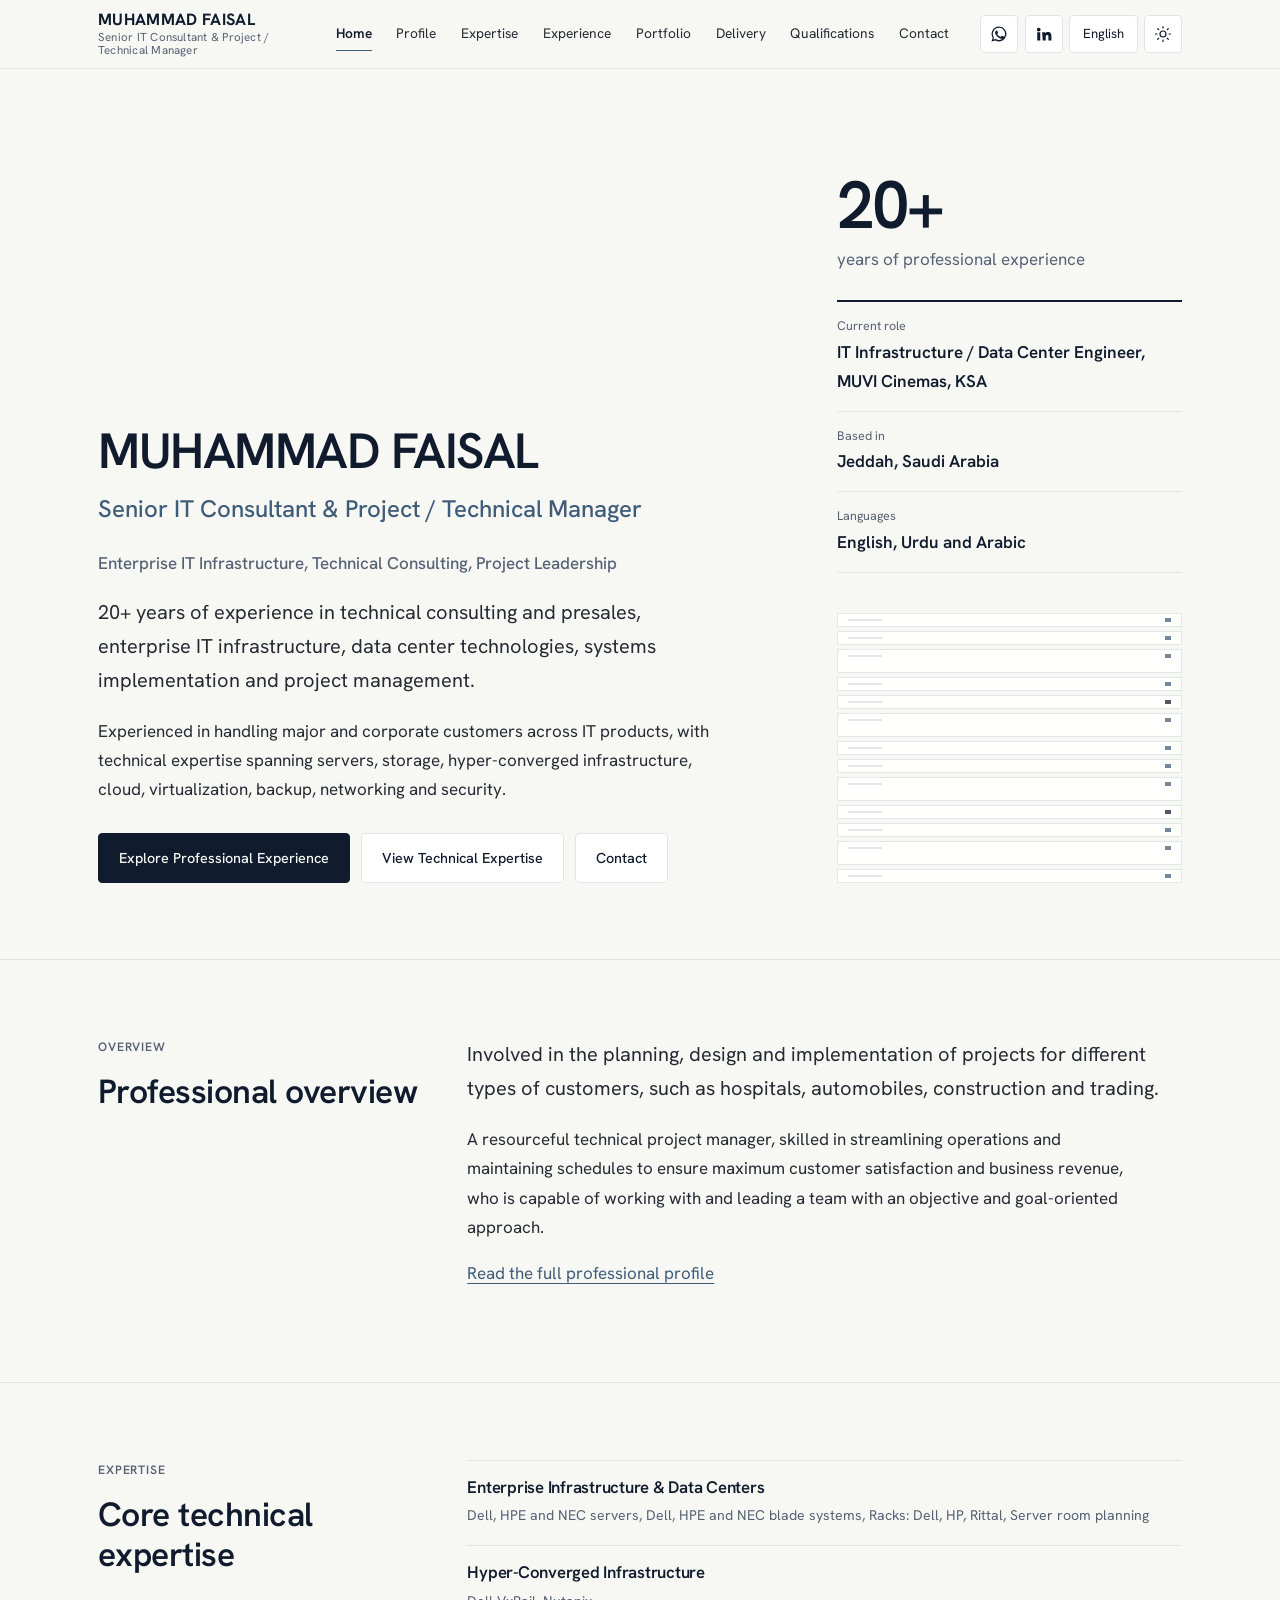
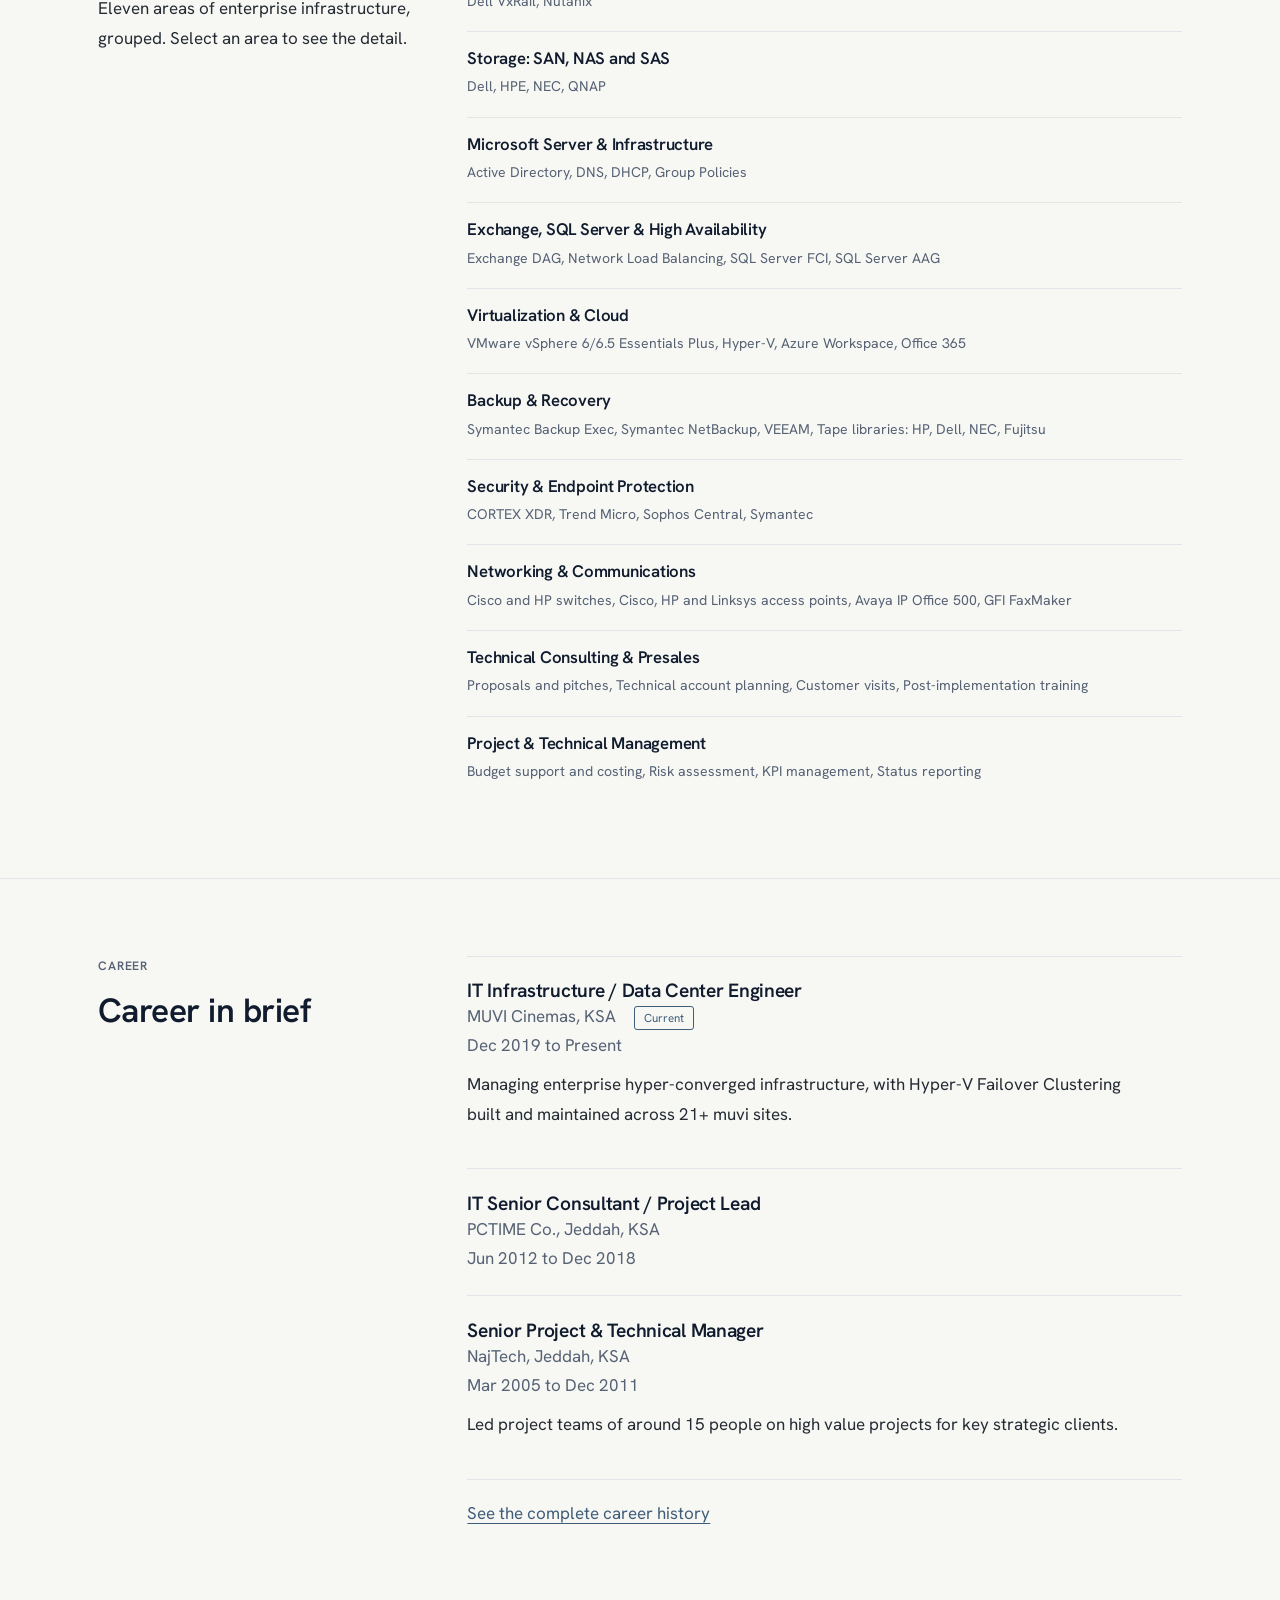
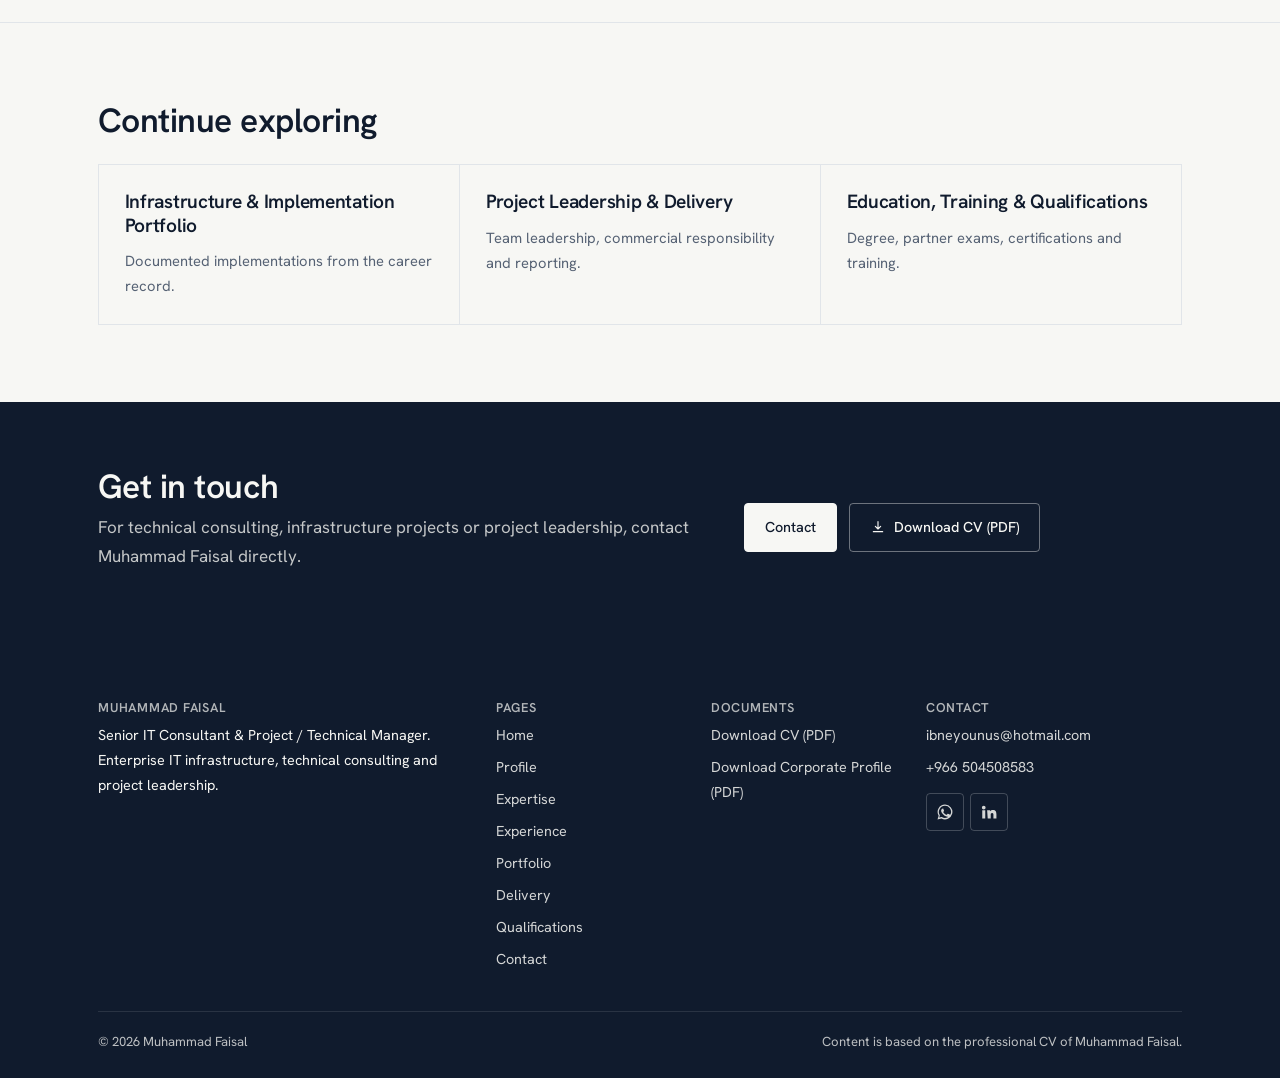
==== index.html @ bbf6e43d "Add files via upload" ====
<!DOCTYPE html>
<html lang="en" dir="ltr" data-theme="light">
<head>
<meta charset="utf-8">
<meta name="viewport" content="width=device-width, initial-scale=1">
<title data-i18n="meta.home.t">Muhammad Faisal | Senior IT Consultant &amp; Project / Technical Manager</title>
<meta name="description" content="Muhammad Faisal is a Senior IT Consultant and Project / Technical Manager with 20+ years of experience in enterprise IT infrastructure, technical consulting, presales and project leadership." data-i18n-attr="content:meta.home.d">
<meta name="author" content="Muhammad Faisal">
<meta name="theme-color" content="#101B2D">
<link rel="canonical" href="https://www.example.com/">
<meta property="og:type" content="website">
<meta property="og:title" content="Muhammad Faisal | Senior IT Consultant &amp; Project / Technical Manager">
<meta property="og:description" content="Muhammad Faisal is a Senior IT Consultant and Project / Technical Manager with 20+ years of experience in enterprise IT infrastructure, technical consulting, presales and project leadership.">
<meta property="og:url" content="https://www.example.com/">
<meta property="og:image" content="https://www.example.com/assets/img/og-image.png">
<meta name="twitter:card" content="summary_large_image">
<link rel="icon" href="assets/img/favicon.svg" type="image/svg+xml">
<link rel="preconnect" href="https://fonts.googleapis.com"><link rel="preconnect" href="https://fonts.gstatic.com" crossorigin>
<link rel="stylesheet" href="https://fonts.googleapis.com/css2?family=Hanken+Grotesk:wght@400;500;600;700&display=swap">
<link rel="stylesheet" href="css/style.css">
<script>(function(){try{var t=localStorage.getItem("theme");if(!t){t=matchMedia("(prefers-color-scheme: dark)").matches?"dark":"light"}document.documentElement.setAttribute("data-theme",t)}catch(e){}})();</script>
<script type="application/ld+json">{"@context":"https://schema.org","@type":"Person","name":"Muhammad Faisal","jobTitle":"Senior IT Consultant & Project / Technical Manager","email":"mailto:ibneyounus@hotmail.com","telephone":"+966504508583","address":{"@type":"PostalAddress","addressLocality":"Jeddah","addressCountry":"SA"},"knowsLanguage":["English","Urdu","Arabic"]}</script>
</head>
<body>
<a class="skip" href="#main" data-i18n="a11y.skip">Skip to main content</a>
<header class="site-header"><div class="wrap bar">
<a class="brand" href="index.html" aria-label="Muhammad Faisal, home"><b>MUHAMMAD FAISAL</b><span data-i18n="brand.sub">Senior IT Consultant &amp; Project / Technical Manager</span></a>
<nav class="nav" id="nav" data-i18n-attr="aria-label:a11y.nav" aria-label="Primary navigation"><a href="index.html" aria-current="page" data-i18n="nav.home">Home</a><a href="profile.html" data-i18n="nav.profile">Profile</a><a href="expertise.html" data-i18n="nav.expertise">Expertise</a><a href="experience.html" data-i18n="nav.experience">Experience</a><a href="portfolio.html" data-i18n="nav.portfolio">Portfolio</a><a href="leadership.html" data-i18n="nav.leadership">Delivery</a><a href="qualifications.html" data-i18n="nav.qualifications">Qualifications</a><a href="contact.html" data-i18n="nav.contact">Contact</a></nav>
<div class="tools">
<div class="socials head"><a class="ibtn" href="https://wa.me/966504508583?text=Hello%20Muhammad%2C%20I%20found%20your%20website." data-link="whatsapp" target="_blank" rel="noopener" data-i18n-attr="aria-label:a11y.wa" aria-label="Chat on WhatsApp"><svg class="fill" viewBox="0 0 24 24" aria-hidden="true"><path d="M12.04 2a9.9 9.9 0 0 0-8.5 14.9L2 22l5.25-1.4A9.9 9.9 0 1 0 12.04 2zm0 1.8a8.1 8.1 0 1 1-4.3 15l-.3-.2-3.1.8.85-3-.2-.32A8.1 8.1 0 0 1 12.04 3.8zM8.6 7.6c-.2 0-.5.1-.75.4-.25.3-1 1-1 2.4s1.05 2.8 1.2 3c.15.2 2.05 3.2 5 4.35 2.45.95 2.95.75 3.5.7.55-.05 1.75-.7 2-1.4.25-.7.25-1.3.17-1.4-.07-.12-.27-.2-.57-.35s-1.75-.87-2.02-.97c-.27-.1-.47-.15-.67.15-.2.3-.77.97-.94 1.17-.17.2-.35.22-.65.07-.3-.15-1.25-.46-2.4-1.47-.9-.8-1.5-1.77-1.67-2.07-.17-.3-.02-.46.13-.6.13-.13.3-.35.45-.52.15-.17.2-.3.3-.5.1-.2.05-.37-.02-.52-.07-.15-.67-1.65-.92-2.25-.24-.58-.5-.5-.67-.5z"/></svg></a><a class="ibtn" href="#" data-link="linkedin" target="_blank" rel="noopener" hidden data-i18n-attr="aria-label:a11y.in" aria-label="LinkedIn profile"><svg class="fill" viewBox="0 0 24 24" aria-hidden="true"><path d="M4.98 3.5a2.5 2.5 0 1 1 0 5 2.5 2.5 0 0 1 0-5zM3 9.75h4v11H3zM9.5 9.75h3.8v1.5h.05c.53-1 1.83-1.85 3.77-1.85 4 0 4.78 2.55 4.78 5.9v5.45h-4v-4.85c0-1.16-.02-2.65-1.7-2.65s-1.9 1.27-1.9 2.57v4.93h-4z"/></svg></a></div>
<div class="lang"><label class="sr-only" for="lang" data-i18n="a11y.lang">Language</label><select id="lang" name="lang"><option value="en">English</option><option value="ar">العربية</option><option value="ur">اردو</option><option value="fa">فارسی</option><option value="zh">中文</option><option value="ja">日本語</option><option value="ko">한국어</option></select></div>
<button class="ibtn theme" type="button" id="theme" data-i18n-attr="aria-label:a11y.theme" aria-label="Switch between light and dark mode"><svg class="sun" viewBox="0 0 24 24" aria-hidden="true"><circle cx="12" cy="12" r="4"/><path d="M12 2v2M12 20v2M4.9 4.9l1.4 1.4M17.7 17.7l1.4 1.4M2 12h2M20 12h2M4.9 19.1l1.4-1.4M17.7 6.3l1.4-1.4"/></svg><svg class="moon" viewBox="0 0 24 24" aria-hidden="true"><path d="M21 12.8A9 9 0 1 1 11.2 3a7 7 0 0 0 9.8 9.8z"/></svg></button>
<button class="ibtn menu-btn" type="button" id="menu" aria-controls="nav" aria-expanded="false" data-i18n-attr="aria-label:a11y.menu" aria-label="Open or close menu"><svg viewBox="0 0 24 24" aria-hidden="true"><path d="M4 7h16M4 12h16M4 17h16"/></svg></button>
</div></div></header>
<main id="main">

<section class="hero"><div class="wrap grid">
<div class="hero-copy">
<h1 style="margin-bottom:.5rem">MUHAMMAD FAISAL</h1>
<p class="role" data-i18n="home.role">Senior IT Consultant &amp; Project / Technical Manager</p>
<p data-i18n="home.areas" style="color:var(--muted);font-weight:500">Enterprise IT Infrastructure, Technical Consulting, Project Leadership</p>
<p class="lead" data-i18n="home.lead">20+ years of experience in technical consulting and presales, enterprise IT infrastructure, data center technologies, systems implementation and project management.</p>
<p data-i18n="home.lead2">Experienced in handling major and corporate customers across IT products, with technical expertise spanning servers, storage, hyper-converged infrastructure, cloud, virtualization, backup, networking and security.</p>
<div class="btns">
<a class="btn" href="experience.html" data-i18n="home.b1">Explore Professional Experience</a>
<a class="btn alt" href="expertise.html" data-i18n="home.b2">View Technical Expertise</a>
<a class="btn alt" href="contact.html" data-i18n="nav.contact">Contact</a>
</div></div>
<aside class="hero-aside" data-i18n-attr="aria-label:home.facts" aria-label="Key facts">
<div class="big" dir="ltr">20+</div><p data-i18n="home.years" style="color:var(--muted);margin:.4rem 0 1.6rem">years of professional experience</p>
<dl class="ledger">
<div><dt data-i18n="home.f1">Current role</dt><dd><span data-i18n="role.muvi">IT Infrastructure / Data Center Engineer</span>, MUVI Cinemas, KSA</dd></div>
<div><dt data-i18n="home.f2">Based in</dt><dd data-i18n="home.f2v">Jeddah, Saudi Arabia</dd></div>
<div><dt data-i18n="home.f3">Languages</dt><dd data-i18n="home.f3v">English, Urdu and Arabic</dd></div>
</dl>
<div class="rack" aria-hidden="true"><i></i><i></i><i></i><i></i><i></i><i></i><i></i><i></i><i></i><i></i><i></i><i></i><i></i></div>
</aside></div></section>

<section class="rule"><div class="wrap grid">
<div class="side"><p class="label" data-i18n="home.ov.l">Overview</p><h2 data-i18n="home.ov.h">Professional overview</h2></div>
<div class="main">
<p class="lead" data-i18n="home.ov.p1">Involved in the planning, design and implementation of projects for different types of customers, such as hospitals, automobiles, construction and trading.</p>
<p data-i18n="home.ov.p2">A resourceful technical project manager, skilled in streamlining operations and maintaining schedules to ensure maximum customer satisfaction and business revenue, who is capable of working with and leading a team with an objective and goal-oriented approach.</p>
<p><a href="profile.html" data-i18n="home.ov.more">Read the full professional profile</a></p>
</div></div></section>

<section class="rule"><div class="wrap grid">
<div class="side"><p class="label" data-i18n="home.ex.l">Expertise</p><h2 data-i18n="home.ex.h">Core technical expertise</h2>
<p data-i18n="home.ex.p">Eleven areas of enterprise infrastructure, grouped. Select an area to see the detail.</p></div>
<div class="main"><ul><li><a href="expertise.html#c1" style="display:block;padding:1rem 0;border-top:1px solid var(--line);text-decoration:none"><h3 style="margin:0 0 .2rem;font-size:1.05rem" data-i18n="cat.c1.t">Enterprise Infrastructure &amp; Data Centers</h3><span style="color:var(--muted);font-size:.88rem">Dell, HPE and NEC servers, Dell, HPE and NEC blade systems, Racks: Dell, HP, Rittal, Server room planning</span></a></li><li><a href="expertise.html#c2" style="display:block;padding:1rem 0;border-top:1px solid var(--line);text-decoration:none"><h3 style="margin:0 0 .2rem;font-size:1.05rem" data-i18n="cat.c2.t">Hyper-Converged Infrastructure</h3><span style="color:var(--muted);font-size:.88rem">Dell VxRail, Nutanix</span></a></li><li><a href="expertise.html#c3" style="display:block;padding:1rem 0;border-top:1px solid var(--line);text-decoration:none"><h3 style="margin:0 0 .2rem;font-size:1.05rem" data-i18n="cat.c3.t">Storage: SAN, NAS and SAS</h3><span style="color:var(--muted);font-size:.88rem">Dell, HPE, NEC, QNAP</span></a></li><li><a href="expertise.html#c4" style="display:block;padding:1rem 0;border-top:1px solid var(--line);text-decoration:none"><h3 style="margin:0 0 .2rem;font-size:1.05rem" data-i18n="cat.c4.t">Microsoft Server &amp; Infrastructure</h3><span style="color:var(--muted);font-size:.88rem">Active Directory, DNS, DHCP, Group Policies</span></a></li><li><a href="expertise.html#c5" style="display:block;padding:1rem 0;border-top:1px solid var(--line);text-decoration:none"><h3 style="margin:0 0 .2rem;font-size:1.05rem" data-i18n="cat.c5.t">Exchange, SQL Server &amp; High Availability</h3><span style="color:var(--muted);font-size:.88rem">Exchange DAG, Network Load Balancing, SQL Server FCI, SQL Server AAG</span></a></li><li><a href="expertise.html#c6" style="display:block;padding:1rem 0;border-top:1px solid var(--line);text-decoration:none"><h3 style="margin:0 0 .2rem;font-size:1.05rem" data-i18n="cat.c6.t">Virtualization &amp; Cloud</h3><span style="color:var(--muted);font-size:.88rem">VMware vSphere 6/6.5 Essentials Plus, Hyper-V, Azure Workspace, Office 365</span></a></li><li><a href="expertise.html#c7" style="display:block;padding:1rem 0;border-top:1px solid var(--line);text-decoration:none"><h3 style="margin:0 0 .2rem;font-size:1.05rem" data-i18n="cat.c7.t">Backup &amp; Recovery</h3><span style="color:var(--muted);font-size:.88rem">Symantec Backup Exec, Symantec NetBackup, VEEAM, Tape libraries: HP, Dell, NEC, Fujitsu</span></a></li><li><a href="expertise.html#c8" style="display:block;padding:1rem 0;border-top:1px solid var(--line);text-decoration:none"><h3 style="margin:0 0 .2rem;font-size:1.05rem" data-i18n="cat.c8.t">Security &amp; Endpoint Protection</h3><span style="color:var(--muted);font-size:.88rem">CORTEX XDR, Trend Micro, Sophos Central, Symantec</span></a></li><li><a href="expertise.html#c9" style="display:block;padding:1rem 0;border-top:1px solid var(--line);text-decoration:none"><h3 style="margin:0 0 .2rem;font-size:1.05rem" data-i18n="cat.c9.t">Networking &amp; Communications</h3><span style="color:var(--muted);font-size:.88rem">Cisco and HP switches, Cisco, HP and Linksys access points, Avaya IP Office 500, GFI FaxMaker</span></a></li><li><a href="expertise.html#c10" style="display:block;padding:1rem 0;border-top:1px solid var(--line);text-decoration:none"><h3 style="margin:0 0 .2rem;font-size:1.05rem" data-i18n="cat.c10.t">Technical Consulting &amp; Presales</h3><span style="color:var(--muted);font-size:.88rem">Proposals and pitches, Technical account planning, Customer visits, Post-implementation training</span></a></li><li><a href="expertise.html#c11" style="display:block;padding:1rem 0;border-top:1px solid var(--line);text-decoration:none"><h3 style="margin:0 0 .2rem;font-size:1.05rem" data-i18n="cat.c11.t">Project &amp; Technical Management</h3><span style="color:var(--muted);font-size:.88rem">Budget support and costing, Risk assessment, KPI management, Status reporting</span></a></li></ul></div></div></section>

<section class="rule"><div class="wrap grid">
<div class="side"><p class="label" data-i18n="home.ca.l">Career</p><h2 data-i18n="home.ca.h">Career in brief</h2></div>
<div class="main"><ul class="rows" style="display:block">
<li style="display:block"><h3 style="margin:0"><span data-i18n="role.muvi">IT Infrastructure / Data Center Engineer</span></h3><p style="margin:0;color:var(--muted)">MUVI Cinemas, KSA &nbsp;<span class="status" data-i18n="exp.current">Current</span><br><span data-i18n="dt.muvi">Dec 2019 to Present</span></p>
<p style="margin-top:.6rem"><span data-i18n="home.ca.m">Managing enterprise hyper-converged infrastructure, with Hyper-V Failover Clustering built and maintained across 21+ muvi sites.</span></p></li>
<li style="display:block"><h3 style="margin:0"><span data-i18n="role.pct">IT Senior Consultant / Project Lead</span></h3><p style="margin:0;color:var(--muted)">PCTIME Co., Jeddah, KSA<br><span data-i18n="dt.pct">Jun 2012 to Dec 2018</span></p></li>
<li style="display:block"><h3 style="margin:0"><span data-i18n="role.naj">Senior Project &amp; Technical Manager</span></h3><p style="margin:0;color:var(--muted)">NajTech, Jeddah, KSA<br><span data-i18n="dt.naj">Mar 2005 to Dec 2011</span></p>
<p style="margin-top:.6rem"><span data-i18n="home.ca.n">Led project teams of around 15 people on high value projects for key strategic clients.</span></p></li>
</ul><p style="margin-top:1.2rem"><a href="experience.html" data-i18n="home.ca.more">See the complete career history</a></p></div></div></section>

<section class="rule"><div class="wrap">
<h2 data-i18n="home.ex2.h">Continue exploring</h2>
<div class="teasers" style="margin-top:1.5rem">
<a href="portfolio.html"><h3 data-i18n="tz.1.h">Infrastructure &amp; Implementation Portfolio</h3><p data-i18n="tz.1.p">Documented implementations from the career record.</p></a>
<a href="leadership.html"><h3 data-i18n="tz.2.h">Project Leadership &amp; Delivery</h3><p data-i18n="tz.2.p">Team leadership, commercial responsibility and reporting.</p></a>
<a href="qualifications.html"><h3 data-i18n="tz.3.h">Education, Training &amp; Qualifications</h3><p data-i18n="tz.3.p">Degree, partner exams, certifications and training.</p></a>
</div></div></section>
<section class="cta"><div class="wrap grid cta-grid">
<div class="cta-l"><h2 data-i18n="cta.h">Get in touch</h2><p data-i18n="cta.p">For technical consulting, infrastructure projects or project leadership, contact Muhammad Faisal directly.</p></div>
<div class="btns cta-r"><a class="btn" href="contact.html" data-i18n="cta.btn">Contact</a>
<a class="btn alt" href="assets/downloads/Muhammad_Faisal_CV.pdf" download data-link="cv"><svg viewBox="0 0 24 24" aria-hidden="true"><path d="M12 4v11m0 0-4-4m4 4 4-4M5 19h14"/></svg><span data-i18n="dl.cv">Download CV (PDF)</span></a></div>
</div></section>
</main>
<footer class="site-footer"><div class="wrap">
<div class="foot-grid">
<div><h4>Muhammad Faisal</h4><p data-i18n="foot.blurb">Senior IT Consultant &amp; Project / Technical Manager. Enterprise IT infrastructure, technical consulting and project leadership.</p></div>
<div><h4 data-i18n="foot.pages">Pages</h4><ul><li><a href="index.html" data-i18n="nav.home">Home</a></li><li><a href="profile.html" data-i18n="nav.profile">Profile</a></li><li><a href="expertise.html" data-i18n="nav.expertise">Expertise</a></li><li><a href="experience.html" data-i18n="nav.experience">Experience</a></li><li><a href="portfolio.html" data-i18n="nav.portfolio">Portfolio</a></li><li><a href="leadership.html" data-i18n="nav.leadership">Delivery</a></li><li><a href="qualifications.html" data-i18n="nav.qualifications">Qualifications</a></li><li><a href="contact.html" data-i18n="nav.contact">Contact</a></li></ul></div>
<div><h4 data-i18n="foot.docs">Documents</h4><ul>
<li><a href="assets/downloads/Muhammad_Faisal_CV.pdf" download data-link="cv" data-i18n="dl.cv">Download CV (PDF)</a></li>
<li><a href="assets/downloads/Muhammad_Faisal_Corporate_Profile.pdf" download data-link="profile" data-i18n="dl.profile">Download Corporate Profile (PDF)</a></li></ul></div>
<div><h4 data-i18n="foot.contact">Contact</h4><ul>
<li><a href="mailto:ibneyounus@hotmail.com" data-link="email">ibneyounus@hotmail.com</a></li>
<li><a href="tel:+966504508583" data-link="phone" dir="ltr">+966 504508583</a></li></ul>
<div style="margin-top:.8rem"><div class="socials "><a class="ibtn" href="https://wa.me/966504508583?text=Hello%20Muhammad%2C%20I%20found%20your%20website." data-link="whatsapp" target="_blank" rel="noopener" data-i18n-attr="aria-label:a11y.wa" aria-label="Chat on WhatsApp"><svg class="fill" viewBox="0 0 24 24" aria-hidden="true"><path d="M12.04 2a9.9 9.9 0 0 0-8.5 14.9L2 22l5.25-1.4A9.9 9.9 0 1 0 12.04 2zm0 1.8a8.1 8.1 0 1 1-4.3 15l-.3-.2-3.1.8.85-3-.2-.32A8.1 8.1 0 0 1 12.04 3.8zM8.6 7.6c-.2 0-.5.1-.75.4-.25.3-1 1-1 2.4s1.05 2.8 1.2 3c.15.2 2.05 3.2 5 4.35 2.45.95 2.95.75 3.5.7.55-.05 1.75-.7 2-1.4.25-.7.25-1.3.17-1.4-.07-.12-.27-.2-.57-.35s-1.75-.87-2.02-.97c-.27-.1-.47-.15-.67.15-.2.3-.77.97-.94 1.17-.17.2-.35.22-.65.07-.3-.15-1.25-.46-2.4-1.47-.9-.8-1.5-1.77-1.67-2.07-.17-.3-.02-.46.13-.6.13-.13.3-.35.45-.52.15-.17.2-.3.3-.5.1-.2.05-.37-.02-.52-.07-.15-.67-1.65-.92-2.25-.24-.58-.5-.5-.67-.5z"/></svg></a><a class="ibtn" href="#" data-link="linkedin" target="_blank" rel="noopener" hidden data-i18n-attr="aria-label:a11y.in" aria-label="LinkedIn profile"><svg class="fill" viewBox="0 0 24 24" aria-hidden="true"><path d="M4.98 3.5a2.5 2.5 0 1 1 0 5 2.5 2.5 0 0 1 0-5zM3 9.75h4v11H3zM9.5 9.75h3.8v1.5h.05c.53-1 1.83-1.85 3.77-1.85 4 0 4.78 2.55 4.78 5.9v5.45h-4v-4.85c0-1.16-.02-2.65-1.7-2.65s-1.9 1.27-1.9 2.57v4.93h-4z"/></svg></a></div></div></div>
</div>
<div class="legal"><span>&copy; 2026 Muhammad Faisal</span><span data-i18n="foot.legal">Content is based on the professional CV of Muhammad Faisal.</span></div>
</div></footer>
<script src="js/config.js"></script>
<script src="js/site.js"></script>
</body>
</html>
---- css/style.css ----
/* ==========================================================================
   Muhammad Faisal Portfolio: shared stylesheet
   Edit colours in the :root blocks below. Everything else follows from them.
   ========================================================================== */
:root{
  --bg:#F7F7F4; --surface:#FFFFFF; --ink:#101B2D; --text:#252B33; --muted:#566274;
  --accent:#3F5C79; --accent-soft:#E7EDF3; --line:#E1E5E9; --inverse-bg:#101B2D; --inverse-text:#F7F7F4;
  --focus:#2F5D8C;
  --font:"Hanken Grotesk","Segoe UI",system-ui,-apple-system,"Helvetica Neue",Arial,sans-serif;
  --maxw:1180px; --gut:clamp(1.25rem,4vw,3rem);
  --t:.35s ease;
}
:root[data-theme="dark"]{
  --bg:#0B1326; --surface:#131B2E; --ink:#E6ECF8; --text:#C9D3E3; --muted:#9AA9BD;
  --accent:#8FB4DA; --accent-soft:#1B2740; --line:#26324A; --inverse-bg:#060E20; --inverse-text:#E6ECF8;
  --focus:#8FB4DA;
}
/* Language specific type stacks */
:root[lang="ar"],:root[lang="fa"]{--font:"Noto Naskh Arabic","Segoe UI",Tahoma,"Geeza Pro",Arial,sans-serif}
:root[lang="ur"]{--font:"Noto Nastaliq Urdu","Jameel Noori Nastaleeq","Segoe UI",Tahoma,Arial,sans-serif}
:root[lang="zh"]{--font:"PingFang SC","Microsoft YaHei","Noto Sans SC",sans-serif}
:root[lang="ja"]{--font:"Hiragino Sans","Yu Gothic","Meiryo","Noto Sans JP",sans-serif}
:root[lang="ko"]{--font:"Apple SD Gothic Neo","Malgun Gothic","Noto Sans KR",sans-serif}
:root[lang="ur"] body{line-height:2.1}
:root[lang="ur"] h1,:root[lang="ur"] h2,:root[lang="ur"] h3{line-height:1.9}

*,*::before,*::after{box-sizing:border-box}
html{scroll-behavior:smooth;-webkit-text-size-adjust:100%;scroll-padding-top:90px}
body{margin:0;background:var(--bg);color:var(--text);font-family:var(--font);font-size:clamp(15px,.35vw + 14px,17px);line-height:1.72;
  transition:background-color var(--t),color var(--t);-webkit-font-smoothing:antialiased}
img,svg{max-width:100%;display:block}
a{color:var(--accent);text-underline-offset:4px;text-decoration-thickness:1px;transition:color .2s}
a:hover{color:var(--ink)}
h1,h2,h3,h4{color:var(--ink);font-weight:600;line-height:1.2;margin:0 0 .6em;letter-spacing:-.015em;transition:color var(--t)}
h1{font-size:clamp(2rem,1.2rem + 3vw,3.1rem);letter-spacing:-.03em}
h2{font-size:clamp(1.5rem,1.1rem + 1.4vw,2.1rem)}
h3{font-size:1.2rem;font-weight:600}
h4{font-size:1rem;font-weight:600}
p{margin:0 0 1em;max-width:68ch}
ul{margin:0;padding:0;list-style:none}
:focus-visible{outline:2px solid var(--focus);outline-offset:3px;border-radius:2px}
.skip{position:absolute;inset-inline-start:1rem;top:-4rem;background:var(--ink);color:var(--bg);padding:.6rem 1rem;z-index:200;border-radius:4px}
.skip:focus{top:1rem}
.wrap{max-width:var(--maxw);margin-inline:auto;padding-inline:var(--gut)}
.sr-only{position:absolute;width:1px;height:1px;overflow:hidden;clip:rect(0 0 0 0);white-space:nowrap}

/* ---------- Header ---------- */
.site-header{position:sticky;top:0;z-index:100;background:color-mix(in srgb,var(--bg) 94%,transparent);backdrop-filter:saturate(1.2) blur(8px);
  border-bottom:1px solid var(--line);transition:background-color var(--t),border-color var(--t)}
.bar{display:flex;align-items:center;gap:1.25rem;min-height:68px}
.brand{display:flex;flex-direction:column;text-decoration:none;color:var(--ink);line-height:1.15;margin-inline-end:auto}
.brand b{font-weight:700;font-size:1.02rem;letter-spacing:.02em}
.brand span{font-size:.72rem;color:var(--muted);letter-spacing:.02em}
.nav{display:flex;gap:.15rem;align-items:center}
.nav a{padding:.5rem .7rem;font-size:.86rem;text-decoration:none;color:var(--text);position:relative;white-space:nowrap}
.nav a::after{content:"";position:absolute;inset-inline:.7rem;bottom:.2rem;height:1px;background:var(--accent);transform:scaleX(0);transform-origin:left;transition:transform .25s}
.nav a:hover::after,.nav a[aria-current="page"]::after{transform:scaleX(1)}
.nav a[aria-current="page"]{color:var(--ink);font-weight:600}
.tools{display:flex;gap:.4rem;align-items:center}
.ibtn{display:inline-flex;align-items:center;justify-content:center;width:38px;height:38px;border:1px solid var(--line);background:var(--surface);color:var(--ink);
  border-radius:4px;cursor:pointer;transition:background-color .25s,color .25s,border-color .25s,transform .25s;text-decoration:none}
.ibtn:hover{background:var(--ink);color:var(--bg);border-color:var(--ink);transform:translateY(-2px)}
.ibtn svg{width:18px;height:18px;fill:none;stroke:currentColor;stroke-width:1.6;stroke-linecap:round;stroke-linejoin:round}
.ibtn svg.fill{fill:currentColor;stroke:none}
.theme .moon{display:none}
:root[data-theme="dark"] .theme .sun{display:none}
:root[data-theme="dark"] .theme .moon{display:block}
.lang select{appearance:none;height:38px;padding:0 .8rem;border:1px solid var(--line);background:var(--surface);color:var(--ink);border-radius:4px;font:inherit;font-size:.82rem;cursor:pointer}
.lang select:hover{border-color:var(--accent)}
.menu-btn{display:none}
.socials{display:flex;gap:.4rem}
[hidden]{display:none!important}

@media (max-width:1180px){
  .menu-btn{display:inline-flex}
  .socials.head{display:none}
  .nav{position:absolute;inset-inline:0;top:100%;background:var(--bg);flex-direction:column;align-items:stretch;padding:.5rem var(--gut) 1.25rem;border-bottom:1px solid var(--line);display:none;max-height:calc(100vh - 70px);overflow:auto}
  .nav.open{display:flex}
  .nav a{padding:.85rem 0;border-bottom:1px solid var(--line);font-size:1rem}
  .nav a::after{display:none}
}

/* ---------- Layout blocks ---------- */
section{padding-block:clamp(3rem,6vw,5.5rem)}
.rule{border-top:1px solid var(--line)}
.grid{display:grid;grid-template-columns:repeat(12,1fr);gap:1.5rem}
.side{grid-column:1/span 4}
.main{grid-column:5/span 8}
@media (max-width:860px){.side,.main{grid-column:1/-1}.grid{gap:1rem}}
.label{font-size:.76rem;letter-spacing:.07em;text-transform:uppercase;color:var(--muted);font-weight:600;margin-bottom:.8rem}
:root[lang="ar"] .label,:root[lang="fa"] .label,:root[lang="ur"] .label,:root[lang="zh"] .label,:root[lang="ja"] .label,:root[lang="ko"] .label{letter-spacing:0;text-transform:none}
.lead{font-size:clamp(1.05rem,.9rem + .5vw,1.25rem);line-height:1.7;color:var(--text)}

.page-head{padding-block:clamp(3rem,7vw,6rem) clamp(2rem,4vw,3rem);border-bottom:1px solid var(--line)}
.page-head p{font-size:1.1rem}
.crumb{font-size:.82rem;color:var(--muted);margin-bottom:1rem}
.crumb a{color:var(--muted)}

/* Hero (home) */
.hero{padding-block:clamp(3rem,8vw,7rem) clamp(3rem,6vw,5rem)}
.hero .grid{align-items:end}
.hero-copy{grid-column:1/span 7}
.hero-aside{grid-column:9/span 4}
@media (max-width:980px){.hero-copy,.hero-aside{grid-column:1/-1}}
.role{font-size:clamp(1.1rem,.9rem + .8vw,1.5rem);color:var(--accent);font-weight:500;margin-bottom:1.2rem}
.btns{display:flex;flex-wrap:wrap;gap:.7rem;margin-top:1.8rem}
.btn{display:inline-flex;align-items:center;gap:.5rem;padding:.7rem 1.25rem;border-radius:4px;font-size:.9rem;font-weight:500;text-decoration:none;border:1px solid var(--ink);
  background:var(--ink);color:var(--bg);transition:background-color .25s,color .25s,border-color .25s,transform .25s;cursor:pointer;font-family:inherit}
.btn:hover{background:var(--accent);border-color:var(--accent);color:#fff;transform:translateY(-2px)}
.btn.alt{background:var(--surface);color:var(--ink);border-color:var(--line)}
.btn.alt:hover{border-color:var(--accent);color:var(--accent);background:var(--surface)}
.btn svg{width:16px;height:16px;fill:none;stroke:currentColor;stroke-width:1.7;stroke-linecap:round;stroke-linejoin:round}
:root[data-theme="dark"] .btn{background:var(--accent);border-color:var(--accent);color:#0B1326}
:root[data-theme="dark"] .btn:hover{background:var(--ink);border-color:var(--ink);color:#0B1326}
:root[data-theme="dark"] .btn.alt{background:var(--surface);color:var(--ink);border-color:var(--line)}

.ledger{border-top:2px solid var(--ink);margin:0}
.ledger div{padding:.9rem 0;border-bottom:1px solid var(--line)}
.ledger dt{font-size:.78rem;color:var(--muted);margin:0}
.ledger dd{margin:0;font-weight:600;color:var(--ink)}
.big{font-size:clamp(2.6rem,2rem + 3vw,4.2rem);line-height:1;font-weight:600;color:var(--ink);letter-spacing:-.04em}

/* Decorative rack elevation, drawn in CSS */
.rack{margin-top:2.5rem;display:grid;gap:3px;max-width:230px;opacity:.9}
.rack i{display:block;height:9px;border:1px solid var(--line);background:var(--surface);position:relative}
.rack i::after{content:"";position:absolute;inset-inline-end:6px;top:2px;width:4px;height:3px;background:var(--accent);opacity:.8}
.rack i:nth-child(3n){height:15px}
.rack i:nth-child(5n)::after{background:var(--ink)}

/* Lists */
.rows>li,.rows>div{padding:1.4rem 0;border-top:1px solid var(--line);display:grid;grid-template-columns:repeat(12,1fr);gap:1.5rem}
.rows>li:last-child,.rows>div:last-child{border-bottom:1px solid var(--line)}
.rows .k{grid-column:1/span 4}
.rows .v{grid-column:5/span 8}
.rows .k h3{margin:0}
.rows .v p:last-child{margin-bottom:0}
@media (max-width:860px){.rows .k,.rows .v{grid-column:1/-1}.rows>li,.rows>div{gap:.4rem}}
.dots li{position:relative;padding-inline-start:1.3rem;margin-bottom:.55rem;max-width:72ch}
.dots li::before{content:"";position:absolute;inset-inline-start:0;top:.78em;width:6px;height:6px;background:var(--accent);border-radius:50%}
.tags{display:flex;flex-wrap:wrap;gap:.45rem;margin-top:.9rem}
.tags li{font-size:.78rem;padding:.2rem .65rem;border:1px solid var(--line);border-radius:3px;color:var(--muted);background:var(--surface);transition:border-color .2s,color .2s}
.tags li:hover{border-color:var(--accent);color:var(--accent)}
.note{border-inline-start:3px solid var(--accent);padding:.2rem 0 .2rem 1.1rem;color:var(--muted);font-size:.95rem;max-width:70ch}

/* Timeline */
.timeline{position:relative;margin:0;padding:0}
.timeline::before{content:"";position:absolute;inset-inline-start:7px;top:6px;bottom:6px;width:1px;background:var(--line)}
.tl-item{position:relative;padding-inline-start:2.6rem;padding-bottom:3rem}
.tl-item::before{content:"";position:absolute;inset-inline-start:0;top:.55rem;width:15px;height:15px;border-radius:50%;background:var(--bg);border:2px solid var(--accent)}
.tl-item.current::before{background:var(--accent)}
.tl-item time{display:block;font-size:.85rem;color:var(--muted);margin-bottom:.2rem}
.tl-item h3{margin-bottom:.1rem}
.tl-item .org{color:var(--accent);font-weight:500;margin-bottom:1rem}
.status{display:inline-block;font-size:.72rem;border:1px solid var(--accent);color:var(--accent);padding:.05rem .55rem;border-radius:3px;margin-inline-start:.6rem;vertical-align:middle}

/* Expandable details */
details{border-top:1px solid var(--line);padding:1rem 0}
details:last-of-type{border-bottom:1px solid var(--line)}
summary{cursor:pointer;font-weight:600;color:var(--ink);list-style:none;display:flex;justify-content:space-between;gap:1rem;align-items:center}
summary::-webkit-details-marker{display:none}
summary::after{content:"+";font-size:1.4rem;color:var(--accent);line-height:1}
details[open] summary::after{content:"\2212"}
details>div{padding-top:.9rem}

/* Teasers and CTA */
.teasers{display:grid;grid-template-columns:repeat(auto-fit,minmax(240px,1fr));border-top:1px solid var(--line);border-inline-start:1px solid var(--line)}
.teasers a{display:block;padding:1.6rem;border-inline-end:1px solid var(--line);border-bottom:1px solid var(--line);text-decoration:none;color:var(--text);transition:background-color .3s}
.teasers a:hover{background:var(--surface)}
.teasers h3{transition:color .25s}
.teasers a:hover h3{color:var(--accent)}
.teasers p{font-size:.92rem;color:var(--muted);margin:0}
.cta{background:var(--inverse-bg);color:var(--inverse-text);padding-block:clamp(2.5rem,5vw,4rem)}
.cta h2{color:var(--inverse-text);margin-bottom:.4rem}
.cta p{color:color-mix(in srgb,var(--inverse-text) 78%,transparent)}
.cta .btn,:root[data-theme="dark"] .cta .btn{background:var(--inverse-text);color:#101B2D;border-color:var(--inverse-text)}
.cta .btn:hover,:root[data-theme="dark"] .cta .btn:hover{background:#fff;color:#101B2D;border-color:#fff}
.cta .btn.alt,:root[data-theme="dark"] .cta .btn.alt{background:transparent;color:var(--inverse-text);border-color:color-mix(in srgb,var(--inverse-text) 40%,transparent)}
.cta .btn.alt:hover,:root[data-theme="dark"] .cta .btn.alt:hover{border-color:#fff;color:#fff;background:transparent}

/* Tables */
table{width:100%;border-collapse:collapse;font-size:.95rem}
th{text-align:start;font-size:.76rem;letter-spacing:.06em;text-transform:uppercase;color:var(--muted);padding:.7rem .8rem .7rem 0;border-bottom:2px solid var(--ink);font-weight:600}
td{padding:.85rem .8rem .85rem 0;border-bottom:1px solid var(--line);vertical-align:top}
tbody tr:hover{background:var(--surface)}
.tscroll{overflow-x:auto}

/* Forms */
.form{display:grid;gap:1.1rem;max-width:620px}
.field label{display:block;font-size:.88rem;font-weight:600;color:var(--ink);margin-bottom:.35rem}
.field input,.field textarea{width:100%;padding:.75rem .9rem;border:1px solid var(--line);background:var(--surface);color:var(--ink);border-radius:4px;font:inherit;transition:border-color .2s}
.field input:hover,.field textarea:hover{border-color:var(--accent)}
.field textarea{min-height:150px;resize:vertical}
.hp{position:absolute;inset-inline-start:-9999px;height:0;overflow:hidden}
.status-msg{padding:.8rem 1rem;border:1px solid var(--line);border-inline-start:3px solid var(--accent);background:var(--surface);display:none}
.status-msg.show{display:block}

/* Footer */
.site-footer{background:var(--inverse-bg);color:var(--inverse-text);padding-block:3rem 1.5rem;font-size:.9rem}
.site-footer a{color:var(--inverse-text);opacity:.85;text-decoration:none}
.site-footer a:hover{opacity:1;text-decoration:underline;color:#fff}
.foot-grid{display:grid;grid-template-columns:2fr 1fr 1fr 1.4fr;gap:2rem}
@media (max-width:860px){.foot-grid{grid-template-columns:1fr 1fr}}
@media (max-width:520px){.foot-grid{grid-template-columns:1fr}}
.site-footer h4{color:var(--inverse-text);font-size:.8rem;letter-spacing:.06em;text-transform:uppercase;opacity:.7}
:root[lang="ar"] .site-footer h4,:root[lang="fa"] .site-footer h4,:root[lang="ur"] .site-footer h4,:root[lang="zh"] .site-footer h4,:root[lang="ja"] .site-footer h4,:root[lang="ko"] .site-footer h4{text-transform:none;letter-spacing:0}
.site-footer li{margin-bottom:.45rem}
.site-footer .ibtn{background:transparent;color:var(--inverse-text);border-color:rgba(255,255,255,.25)}
.site-footer .ibtn:hover{background:var(--inverse-text);color:#101B2D}
.legal{border-top:1px solid rgba(255,255,255,.14);margin-top:2rem;padding-top:1.2rem;display:flex;justify-content:space-between;flex-wrap:wrap;gap:.5rem;opacity:.75;font-size:.82rem}

/* One orchestrated page-load moment: the hero settles in once */
@keyframes rise{from{opacity:0;transform:translateY(14px)}to{opacity:1;transform:none}}
.hero-copy{animation:rise .8s ease both}
.hero-aside{animation:rise .8s .15s ease both}
@media (prefers-reduced-motion:reduce){*,*::before,*::after{animation:none!important;transition:none!important;scroll-behavior:auto!important}}
@media print{.site-header,.site-footer,.cta,.btns,.skip{display:none}body{background:#fff;color:#000}}

/* Smooth light/dark transformation: all colours glide for half a second after the toggle is pressed */
.theme-anim,.theme-anim *,.theme-anim *::before,.theme-anim *::after{transition:background-color .45s ease,color .45s ease,border-color .45s ease,fill .45s ease,stroke .45s ease!important}
/* Icon hover: colour shift and small lift */
.ibtn:hover svg{transform:scale(1.08)}
.ibtn svg{transition:transform .25s}
/* Right to left languages: mirror directional details */
:root[dir="rtl"] .nav a::after{transform-origin:right}
:root[dir="rtl"] .note{padding:.2rem 1.1rem .2rem 0}
:root[dir="rtl"] th,:root[dir="rtl"] td{padding:.85rem 0 .85rem .8rem}

/* Call to action layout */
.cta-grid{align-items:center}
.cta-l{grid-column:1/span 7}
.cta-r{grid-column:8/-1;margin:0;justify-content:flex-start}
@media (max-width:860px){.cta-l,.cta-r{grid-column:1/-1}.cta-r{margin-top:1rem}}
@media (max-width:520px){.brand span{display:none}}
/* Rack motif: clearer proportions */
.rack{max-width:100%;width:100%;gap:4px}
.rack i{height:14px}
.rack i:nth-child(3n){height:24px}
.rack i::after{width:6px;height:4px;top:4px;inset-inline-end:10px}
.rack i::before{content:"";position:absolute;inset-inline-start:10px;top:5px;width:34px;height:2px;background:var(--line)}
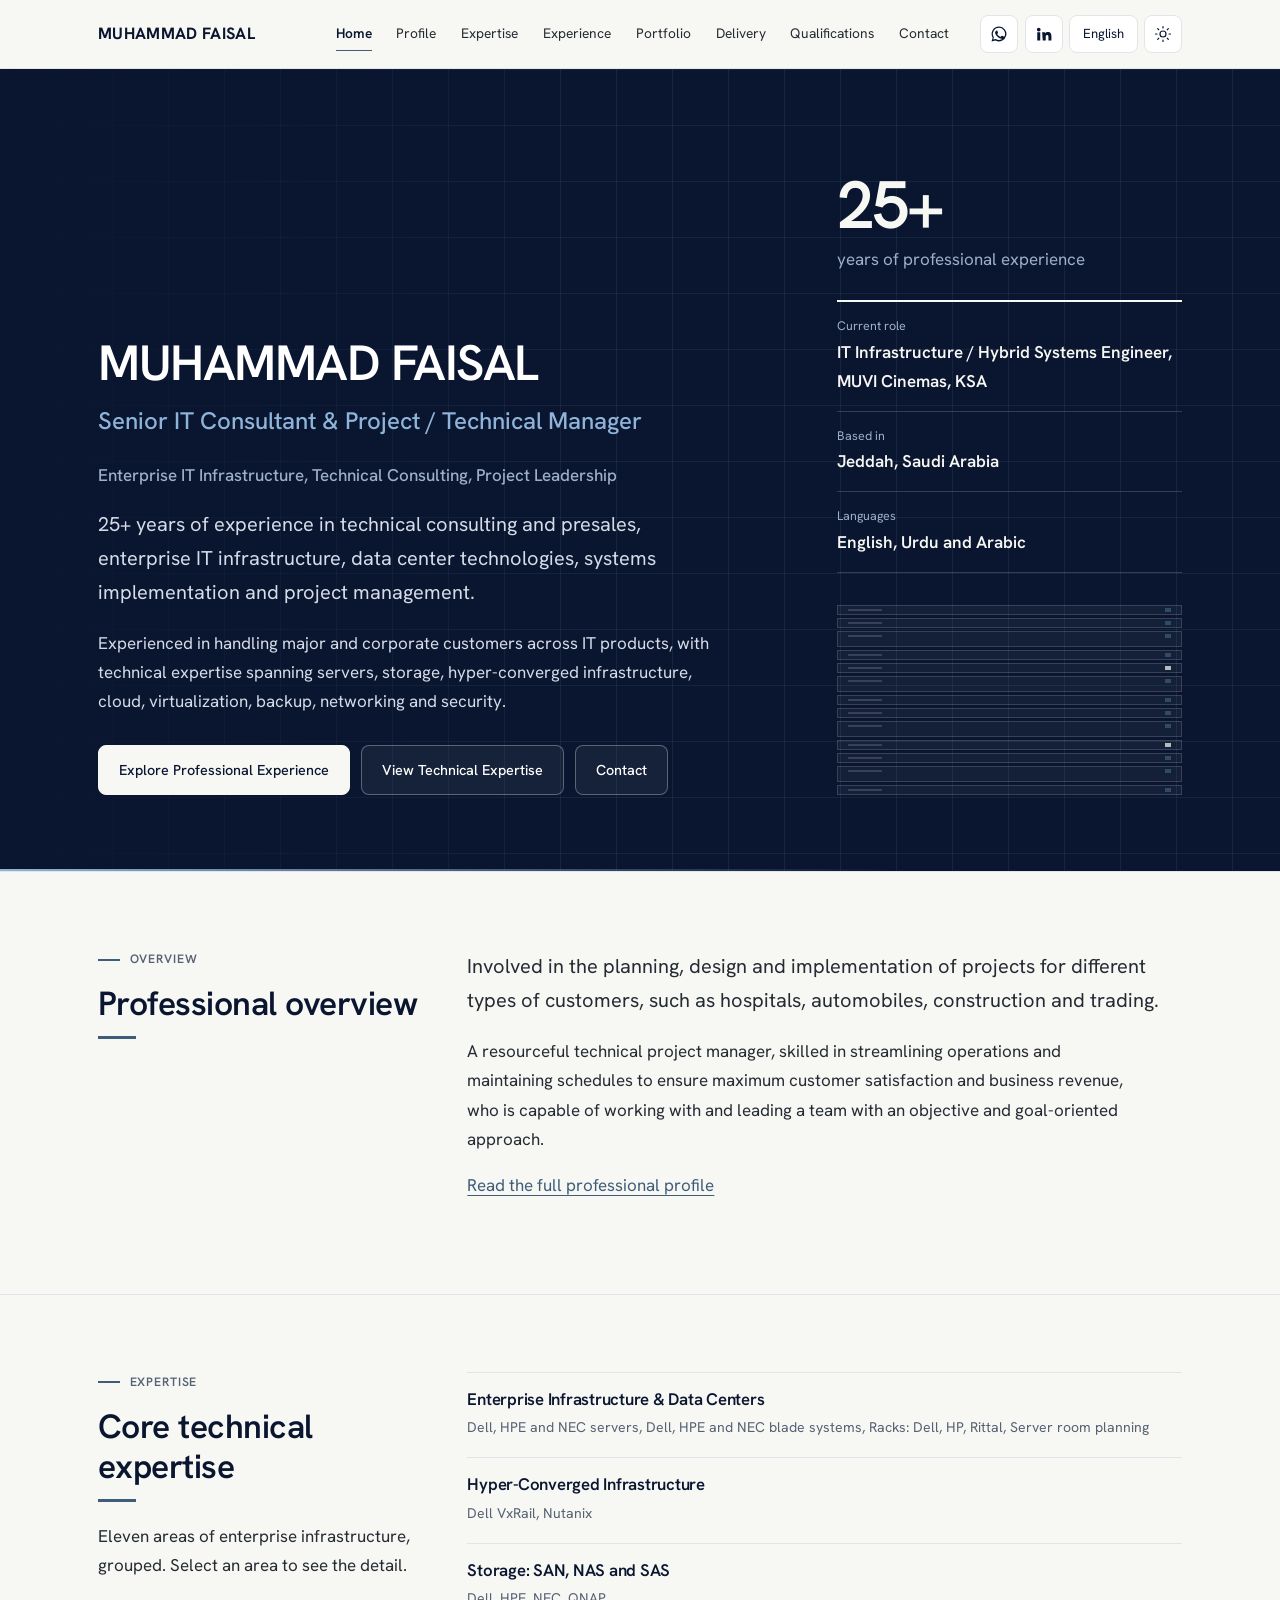
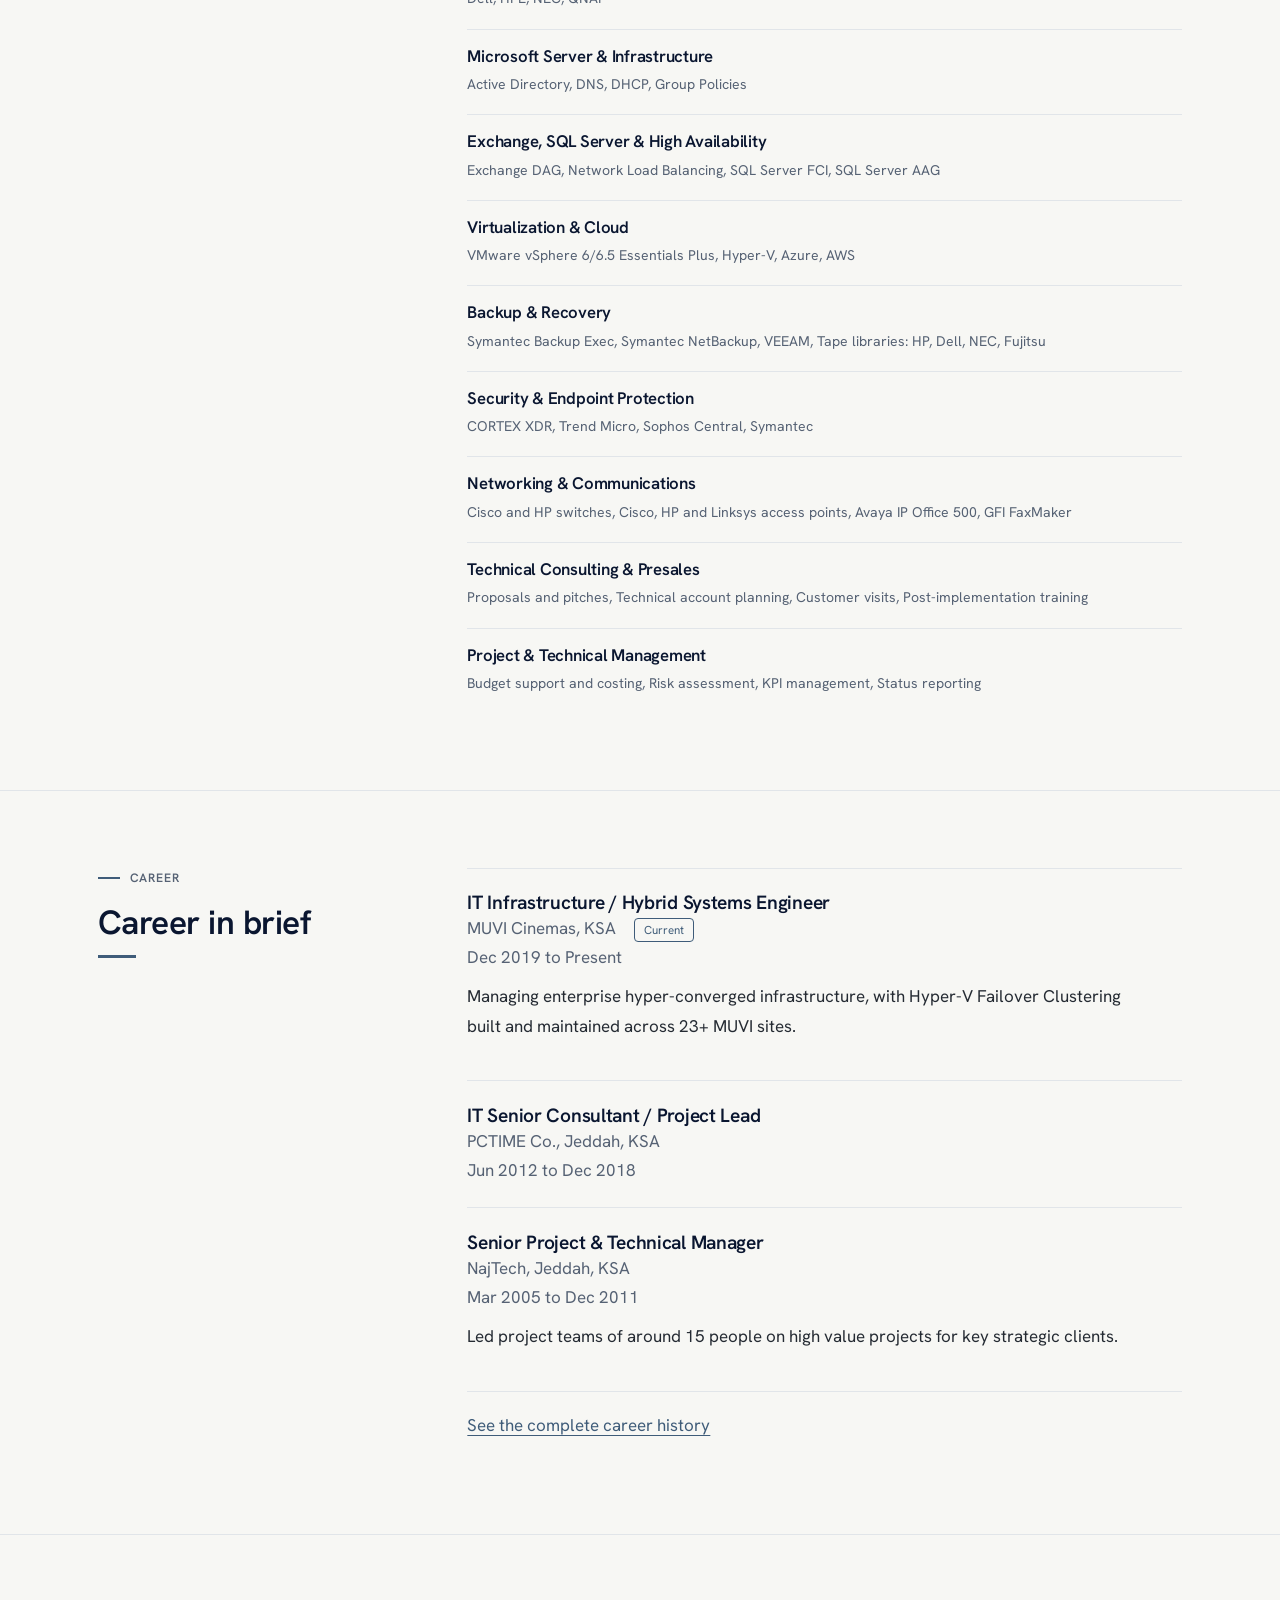
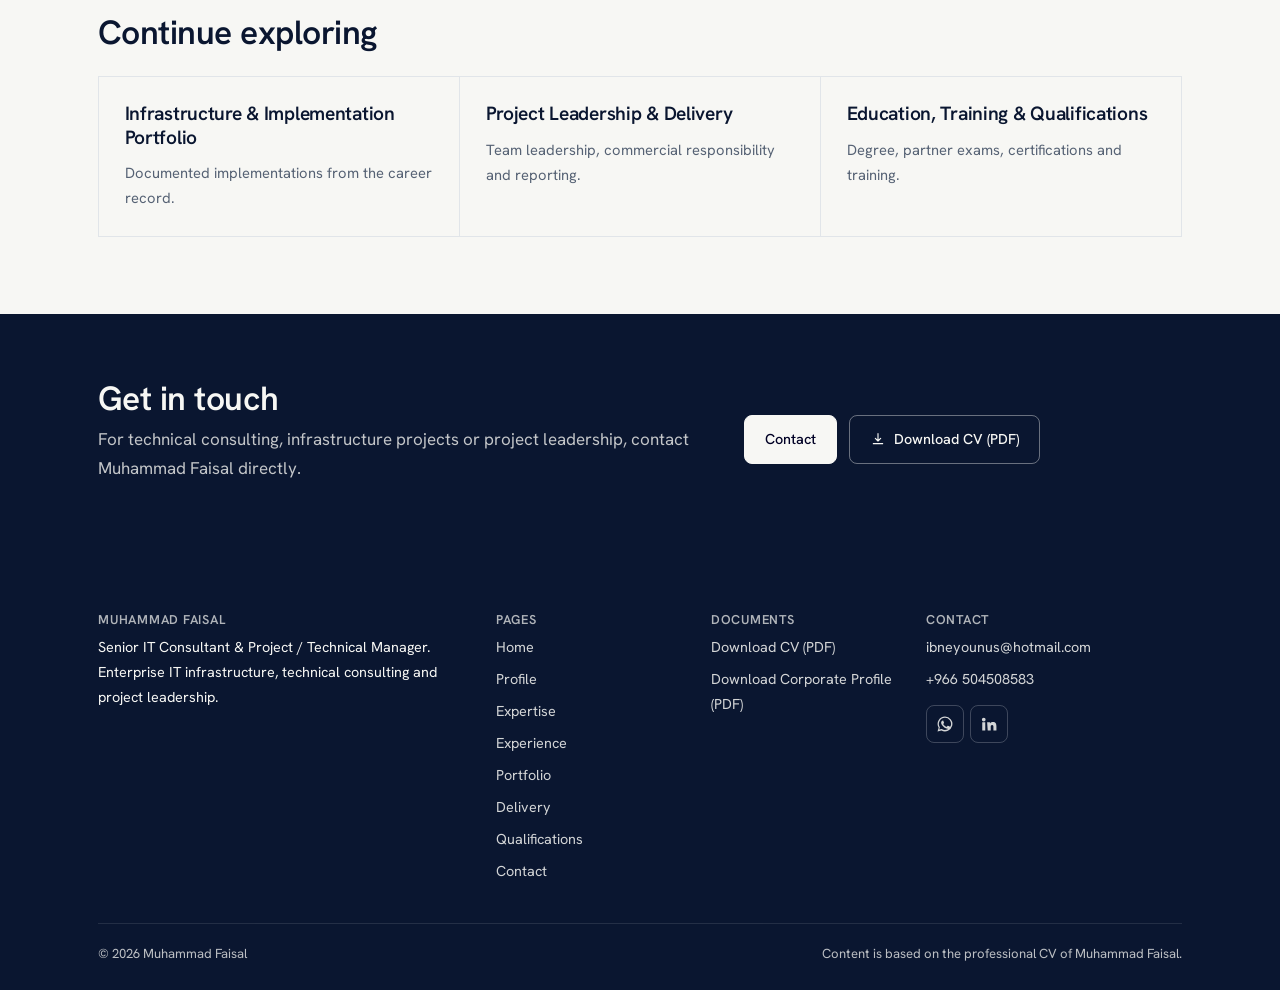
==== commit 5252b9c7: "Add files via upload" ====
--- a/index.html
+++ b/index.html
@@ -4,13 +4,13 @@
 <meta charset="utf-8">
 <meta name="viewport" content="width=device-width, initial-scale=1">
 <title data-i18n="meta.home.t">Muhammad Faisal | Senior IT Consultant &amp; Project / Technical Manager</title>
-<meta name="description" content="Muhammad Faisal is a Senior IT Consultant and Project / Technical Manager with 20+ years of experience in enterprise IT infrastructure, technical consulting, presales and project leadership." data-i18n-attr="content:meta.home.d">
+<meta name="description" content="Muhammad Faisal is a Senior IT Consultant and Project / Technical Manager with 25+ years of experience in enterprise IT infrastructure, technical consulting, presales and project leadership." data-i18n-attr="content:meta.home.d">
 <meta name="author" content="Muhammad Faisal">
 <meta name="theme-color" content="#101B2D">
 <link rel="canonical" href="https://www.example.com/">
 <meta property="og:type" content="website">
 <meta property="og:title" content="Muhammad Faisal | Senior IT Consultant &amp; Project / Technical Manager">
-<meta property="og:description" content="Muhammad Faisal is a Senior IT Consultant and Project / Technical Manager with 20+ years of experience in enterprise IT infrastructure, technical consulting, presales and project leadership.">
+<meta property="og:description" content="Muhammad Faisal is a Senior IT Consultant and Project / Technical Manager with 25+ years of experience in enterprise IT infrastructure, technical consulting, presales and project leadership.">
 <meta property="og:url" content="https://www.example.com/">
 <meta property="og:image" content="https://www.example.com/assets/img/og-image.png">
 <meta name="twitter:card" content="summary_large_image">
@@ -39,7 +39,7 @@
 <h1 style="margin-bottom:.5rem">MUHAMMAD FAISAL</h1>
 <p class="role" data-i18n="home.role">Senior IT Consultant &amp; Project / Technical Manager</p>
 <p data-i18n="home.areas" style="color:var(--muted);font-weight:500">Enterprise IT Infrastructure, Technical Consulting, Project Leadership</p>
-<p class="lead" data-i18n="home.lead">20+ years of experience in technical consulting and presales, enterprise IT infrastructure, data center technologies, systems implementation and project management.</p>
+<p class="lead" data-i18n="home.lead">25+ years of experience in technical consulting and presales, enterprise IT infrastructure, data center technologies, systems implementation and project management.</p>
 <p data-i18n="home.lead2">Experienced in handling major and corporate customers across IT products, with technical expertise spanning servers, storage, hyper-converged infrastructure, cloud, virtualization, backup, networking and security.</p>
 <div class="btns">
 <a class="btn" href="experience.html" data-i18n="home.b1">Explore Professional Experience</a>
@@ -47,9 +47,9 @@
 <a class="btn alt" href="contact.html" data-i18n="nav.contact">Contact</a>
 </div></div>
 <aside class="hero-aside" data-i18n-attr="aria-label:home.facts" aria-label="Key facts">
-<div class="big" dir="ltr">20+</div><p data-i18n="home.years" style="color:var(--muted);margin:.4rem 0 1.6rem">years of professional experience</p>
+<div class="big" dir="ltr">25+</div><p data-i18n="home.years" style="color:var(--muted);margin:.4rem 0 1.6rem">years of professional experience</p>
 <dl class="ledger">
-<div><dt data-i18n="home.f1">Current role</dt><dd><span data-i18n="role.muvi">IT Infrastructure / Data Center Engineer</span>, MUVI Cinemas, KSA</dd></div>
+<div><dt data-i18n="home.f1">Current role</dt><dd><span data-i18n="role.muvi">IT Infrastructure / Hybrid Systems Engineer</span>, MUVI Cinemas, KSA</dd></div>
 <div><dt data-i18n="home.f2">Based in</dt><dd data-i18n="home.f2v">Jeddah, Saudi Arabia</dd></div>
 <div><dt data-i18n="home.f3">Languages</dt><dd data-i18n="home.f3v">English, Urdu and Arabic</dd></div>
 </dl>
@@ -67,13 +67,13 @@
 <section class="rule"><div class="wrap grid">
 <div class="side"><p class="label" data-i18n="home.ex.l">Expertise</p><h2 data-i18n="home.ex.h">Core technical expertise</h2>
 <p data-i18n="home.ex.p">Eleven areas of enterprise infrastructure, grouped. Select an area to see the detail.</p></div>
-<div class="main"><ul><li><a href="expertise.html#c1" style="display:block;padding:1rem 0;border-top:1px solid var(--line);text-decoration:none"><h3 style="margin:0 0 .2rem;font-size:1.05rem" data-i18n="cat.c1.t">Enterprise Infrastructure &amp; Data Centers</h3><span style="color:var(--muted);font-size:.88rem">Dell, HPE and NEC servers, Dell, HPE and NEC blade systems, Racks: Dell, HP, Rittal, Server room planning</span></a></li><li><a href="expertise.html#c2" style="display:block;padding:1rem 0;border-top:1px solid var(--line);text-decoration:none"><h3 style="margin:0 0 .2rem;font-size:1.05rem" data-i18n="cat.c2.t">Hyper-Converged Infrastructure</h3><span style="color:var(--muted);font-size:.88rem">Dell VxRail, Nutanix</span></a></li><li><a href="expertise.html#c3" style="display:block;padding:1rem 0;border-top:1px solid var(--line);text-decoration:none"><h3 style="margin:0 0 .2rem;font-size:1.05rem" data-i18n="cat.c3.t">Storage: SAN, NAS and SAS</h3><span style="color:var(--muted);font-size:.88rem">Dell, HPE, NEC, QNAP</span></a></li><li><a href="expertise.html#c4" style="display:block;padding:1rem 0;border-top:1px solid var(--line);text-decoration:none"><h3 style="margin:0 0 .2rem;font-size:1.05rem" data-i18n="cat.c4.t">Microsoft Server &amp; Infrastructure</h3><span style="color:var(--muted);font-size:.88rem">Active Directory, DNS, DHCP, Group Policies</span></a></li><li><a href="expertise.html#c5" style="display:block;padding:1rem 0;border-top:1px solid var(--line);text-decoration:none"><h3 style="margin:0 0 .2rem;font-size:1.05rem" data-i18n="cat.c5.t">Exchange, SQL Server &amp; High Availability</h3><span style="color:var(--muted);font-size:.88rem">Exchange DAG, Network Load Balancing, SQL Server FCI, SQL Server AAG</span></a></li><li><a href="expertise.html#c6" style="display:block;padding:1rem 0;border-top:1px solid var(--line);text-decoration:none"><h3 style="margin:0 0 .2rem;font-size:1.05rem" data-i18n="cat.c6.t">Virtualization &amp; Cloud</h3><span style="color:var(--muted);font-size:.88rem">VMware vSphere 6/6.5 Essentials Plus, Hyper-V, Azure Workspace, Office 365</span></a></li><li><a href="expertise.html#c7" style="display:block;padding:1rem 0;border-top:1px solid var(--line);text-decoration:none"><h3 style="margin:0 0 .2rem;font-size:1.05rem" data-i18n="cat.c7.t">Backup &amp; Recovery</h3><span style="color:var(--muted);font-size:.88rem">Symantec Backup Exec, Symantec NetBackup, VEEAM, Tape libraries: HP, Dell, NEC, Fujitsu</span></a></li><li><a href="expertise.html#c8" style="display:block;padding:1rem 0;border-top:1px solid var(--line);text-decoration:none"><h3 style="margin:0 0 .2rem;font-size:1.05rem" data-i18n="cat.c8.t">Security &amp; Endpoint Protection</h3><span style="color:var(--muted);font-size:.88rem">CORTEX XDR, Trend Micro, Sophos Central, Symantec</span></a></li><li><a href="expertise.html#c9" style="display:block;padding:1rem 0;border-top:1px solid var(--line);text-decoration:none"><h3 style="margin:0 0 .2rem;font-size:1.05rem" data-i18n="cat.c9.t">Networking &amp; Communications</h3><span style="color:var(--muted);font-size:.88rem">Cisco and HP switches, Cisco, HP and Linksys access points, Avaya IP Office 500, GFI FaxMaker</span></a></li><li><a href="expertise.html#c10" style="display:block;padding:1rem 0;border-top:1px solid var(--line);text-decoration:none"><h3 style="margin:0 0 .2rem;font-size:1.05rem" data-i18n="cat.c10.t">Technical Consulting &amp; Presales</h3><span style="color:var(--muted);font-size:.88rem">Proposals and pitches, Technical account planning, Customer visits, Post-implementation training</span></a></li><li><a href="expertise.html#c11" style="display:block;padding:1rem 0;border-top:1px solid var(--line);text-decoration:none"><h3 style="margin:0 0 .2rem;font-size:1.05rem" data-i18n="cat.c11.t">Project &amp; Technical Management</h3><span style="color:var(--muted);font-size:.88rem">Budget support and costing, Risk assessment, KPI management, Status reporting</span></a></li></ul></div></div></section>
+<div class="main"><ul><li><a href="expertise.html#c1" style="display:block;padding:1rem 0;border-top:1px solid var(--line);text-decoration:none"><h3 style="margin:0 0 .2rem;font-size:1.05rem" data-i18n="cat.c1.t">Enterprise Infrastructure &amp; Data Centers</h3><span style="color:var(--muted);font-size:.88rem">Dell, HPE and NEC servers, Dell, HPE and NEC blade systems, Racks: Dell, HP, Rittal, Server room planning</span></a></li><li><a href="expertise.html#c2" style="display:block;padding:1rem 0;border-top:1px solid var(--line);text-decoration:none"><h3 style="margin:0 0 .2rem;font-size:1.05rem" data-i18n="cat.c2.t">Hyper-Converged Infrastructure</h3><span style="color:var(--muted);font-size:.88rem">Dell VxRail, Nutanix</span></a></li><li><a href="expertise.html#c3" style="display:block;padding:1rem 0;border-top:1px solid var(--line);text-decoration:none"><h3 style="margin:0 0 .2rem;font-size:1.05rem" data-i18n="cat.c3.t">Storage: SAN, NAS and SAS</h3><span style="color:var(--muted);font-size:.88rem">Dell, HPE, NEC, QNAP</span></a></li><li><a href="expertise.html#c4" style="display:block;padding:1rem 0;border-top:1px solid var(--line);text-decoration:none"><h3 style="margin:0 0 .2rem;font-size:1.05rem" data-i18n="cat.c4.t">Microsoft Server &amp; Infrastructure</h3><span style="color:var(--muted);font-size:.88rem">Active Directory, DNS, DHCP, Group Policies</span></a></li><li><a href="expertise.html#c5" style="display:block;padding:1rem 0;border-top:1px solid var(--line);text-decoration:none"><h3 style="margin:0 0 .2rem;font-size:1.05rem" data-i18n="cat.c5.t">Exchange, SQL Server &amp; High Availability</h3><span style="color:var(--muted);font-size:.88rem">Exchange DAG, Network Load Balancing, SQL Server FCI, SQL Server AAG</span></a></li><li><a href="expertise.html#c6" style="display:block;padding:1rem 0;border-top:1px solid var(--line);text-decoration:none"><h3 style="margin:0 0 .2rem;font-size:1.05rem" data-i18n="cat.c6.t">Virtualization &amp; Cloud</h3><span style="color:var(--muted);font-size:.88rem">VMware vSphere 6/6.5 Essentials Plus, Hyper-V, Azure, AWS</span></a></li><li><a href="expertise.html#c7" style="display:block;padding:1rem 0;border-top:1px solid var(--line);text-decoration:none"><h3 style="margin:0 0 .2rem;font-size:1.05rem" data-i18n="cat.c7.t">Backup &amp; Recovery</h3><span style="color:var(--muted);font-size:.88rem">Symantec Backup Exec, Symantec NetBackup, VEEAM, Tape libraries: HP, Dell, NEC, Fujitsu</span></a></li><li><a href="expertise.html#c8" style="display:block;padding:1rem 0;border-top:1px solid var(--line);text-decoration:none"><h3 style="margin:0 0 .2rem;font-size:1.05rem" data-i18n="cat.c8.t">Security &amp; Endpoint Protection</h3><span style="color:var(--muted);font-size:.88rem">CORTEX XDR, Trend Micro, Sophos Central, Symantec</span></a></li><li><a href="expertise.html#c9" style="display:block;padding:1rem 0;border-top:1px solid var(--line);text-decoration:none"><h3 style="margin:0 0 .2rem;font-size:1.05rem" data-i18n="cat.c9.t">Networking &amp; Communications</h3><span style="color:var(--muted);font-size:.88rem">Cisco and HP switches, Cisco, HP and Linksys access points, Avaya IP Office 500, GFI FaxMaker</span></a></li><li><a href="expertise.html#c10" style="display:block;padding:1rem 0;border-top:1px solid var(--line);text-decoration:none"><h3 style="margin:0 0 .2rem;font-size:1.05rem" data-i18n="cat.c10.t">Technical Consulting &amp; Presales</h3><span style="color:var(--muted);font-size:.88rem">Proposals and pitches, Technical account planning, Customer visits, Post-implementation training</span></a></li><li><a href="expertise.html#c11" style="display:block;padding:1rem 0;border-top:1px solid var(--line);text-decoration:none"><h3 style="margin:0 0 .2rem;font-size:1.05rem" data-i18n="cat.c11.t">Project &amp; Technical Management</h3><span style="color:var(--muted);font-size:.88rem">Budget support and costing, Risk assessment, KPI management, Status reporting</span></a></li></ul></div></div></section>
 
 <section class="rule"><div class="wrap grid">
 <div class="side"><p class="label" data-i18n="home.ca.l">Career</p><h2 data-i18n="home.ca.h">Career in brief</h2></div>
 <div class="main"><ul class="rows" style="display:block">
-<li style="display:block"><h3 style="margin:0"><span data-i18n="role.muvi">IT Infrastructure / Data Center Engineer</span></h3><p style="margin:0;color:var(--muted)">MUVI Cinemas, KSA &nbsp;<span class="status" data-i18n="exp.current">Current</span><br><span data-i18n="dt.muvi">Dec 2019 to Present</span></p>
-<p style="margin-top:.6rem"><span data-i18n="home.ca.m">Managing enterprise hyper-converged infrastructure, with Hyper-V Failover Clustering built and maintained across 21+ muvi sites.</span></p></li>
+<li style="display:block"><h3 style="margin:0"><span data-i18n="role.muvi">IT Infrastructure / Hybrid Systems Engineer</span></h3><p style="margin:0;color:var(--muted)">MUVI Cinemas, KSA &nbsp;<span class="status" data-i18n="exp.current">Current</span><br><span data-i18n="dt.muvi">Dec 2019 to Present</span></p>
+<p style="margin-top:.6rem"><span data-i18n="home.ca.m">Managing enterprise hyper-converged infrastructure, with Hyper-V Failover Clustering built and maintained across 23+ MUVI sites.</span></p></li>
 <li style="display:block"><h3 style="margin:0"><span data-i18n="role.pct">IT Senior Consultant / Project Lead</span></h3><p style="margin:0;color:var(--muted)">PCTIME Co., Jeddah, KSA<br><span data-i18n="dt.pct">Jun 2012 to Dec 2018</span></p></li>
 <li style="display:block"><h3 style="margin:0"><span data-i18n="role.naj">Senior Project &amp; Technical Manager</span></h3><p style="margin:0;color:var(--muted)">NajTech, Jeddah, KSA<br><span data-i18n="dt.naj">Mar 2005 to Dec 2011</span></p>
 <p style="margin-top:.6rem"><span data-i18n="home.ca.n">Led project teams of around 15 people on high value projects for key strategic clients.</span></p></li>
--- a/css/style.css
+++ b/css/style.css
@@ -5,15 +5,15 @@
 :root{
   --bg:#F7F7F4; --surface:#FFFFFF; --ink:#101B2D; --text:#252B33; --muted:#566274;
   --accent:#3F5C79; --accent-soft:#E7EDF3; --line:#E1E5E9; --inverse-bg:#101B2D; --inverse-text:#F7F7F4;
-  --focus:#2F5D8C;
+  --focus:#2F5D8C; --accent-text:#3F5C79; --cta-bg:#101B2D;
   --font:"Hanken Grotesk","Segoe UI",system-ui,-apple-system,"Helvetica Neue",Arial,sans-serif;
   --maxw:1180px; --gut:clamp(1.25rem,4vw,3rem);
   --t:.35s ease;
 }
 :root[data-theme="dark"]{
-  --bg:#0B1326; --surface:#131B2E; --ink:#E6ECF8; --text:#C9D3E3; --muted:#9AA9BD;
-  --accent:#8FB4DA; --accent-soft:#1B2740; --line:#26324A; --inverse-bg:#060E20; --inverse-text:#E6ECF8;
-  --focus:#8FB4DA;
+  --bg:#000025; --surface:#07073A; --ink:#F7F1E3; --text:#E6E0D0; --muted:#AEB3C8;
+  --accent:#006d57; --accent-text:#4FCBAA; --accent-soft:#0A1F3A; --line:#1B2350;
+  --inverse-bg:#00001A; --inverse-text:#F7F1E3; --cta-bg:#006d57; --focus:#4FCBAA;
 }
 /* Language specific type stacks */
 :root[lang="ar"],:root[lang="fa"]{--font:"Noto Naskh Arabic","Segoe UI",Tahoma,"Geeza Pro",Arial,sans-serif}
@@ -29,7 +29,7 @@
 body{margin:0;background:var(--bg);color:var(--text);font-family:var(--font);font-size:clamp(15px,.35vw + 14px,17px);line-height:1.72;
   transition:background-color var(--t),color var(--t);-webkit-font-smoothing:antialiased}
 img,svg{max-width:100%;display:block}
-a{color:var(--accent);text-underline-offset:4px;text-decoration-thickness:1px;transition:color .2s}
+a{color:var(--accent-text);text-underline-offset:4px;text-decoration-thickness:1px;transition:color .2s}
 a:hover{color:var(--ink)}
 h1,h2,h3,h4{color:var(--ink);font-weight:600;line-height:1.2;margin:0 0 .6em;letter-spacing:-.015em;transition:color var(--t)}
 h1{font-size:clamp(2rem,1.2rem + 3vw,3.1rem);letter-spacing:-.03em}
@@ -102,16 +102,16 @@
 .hero-copy{grid-column:1/span 7}
 .hero-aside{grid-column:9/span 4}
 @media (max-width:980px){.hero-copy,.hero-aside{grid-column:1/-1}}
-.role{font-size:clamp(1.1rem,.9rem + .8vw,1.5rem);color:var(--accent);font-weight:500;margin-bottom:1.2rem}
+.role{font-size:clamp(1.1rem,.9rem + .8vw,1.5rem);color:var(--accent-text);font-weight:500;margin-bottom:1.2rem}
 .btns{display:flex;flex-wrap:wrap;gap:.7rem;margin-top:1.8rem}
 .btn{display:inline-flex;align-items:center;gap:.5rem;padding:.7rem 1.25rem;border-radius:4px;font-size:.9rem;font-weight:500;text-decoration:none;border:1px solid var(--ink);
   background:var(--ink);color:var(--bg);transition:background-color .25s,color .25s,border-color .25s,transform .25s;cursor:pointer;font-family:inherit}
 .btn:hover{background:var(--accent);border-color:var(--accent);color:#fff;transform:translateY(-2px)}
 .btn.alt{background:var(--surface);color:var(--ink);border-color:var(--line)}
-.btn.alt:hover{border-color:var(--accent);color:var(--accent);background:var(--surface)}
+.btn.alt:hover{border-color:var(--accent-text);color:var(--accent-text);background:var(--surface)}
 .btn svg{width:16px;height:16px;fill:none;stroke:currentColor;stroke-width:1.7;stroke-linecap:round;stroke-linejoin:round}
-:root[data-theme="dark"] .btn{background:var(--accent);border-color:var(--accent);color:#0B1326}
-:root[data-theme="dark"] .btn:hover{background:var(--ink);border-color:var(--ink);color:#0B1326}
+:root[data-theme="dark"] .btn{background:var(--accent);border-color:var(--accent);color:#F7F1E3}
+:root[data-theme="dark"] .btn:hover{background:#00876b;border-color:#00876b;color:#fff}
 :root[data-theme="dark"] .btn.alt{background:var(--surface);color:var(--ink);border-color:var(--line)}
 
 .ledger{border-top:2px solid var(--ink);margin:0}
@@ -139,7 +139,7 @@
 .dots li::before{content:"";position:absolute;inset-inline-start:0;top:.78em;width:6px;height:6px;background:var(--accent);border-radius:50%}
 .tags{display:flex;flex-wrap:wrap;gap:.45rem;margin-top:.9rem}
 .tags li{font-size:.78rem;padding:.2rem .65rem;border:1px solid var(--line);border-radius:3px;color:var(--muted);background:var(--surface);transition:border-color .2s,color .2s}
-.tags li:hover{border-color:var(--accent);color:var(--accent)}
+.tags li:hover{border-color:var(--accent-text);color:var(--accent-text)}
 .note{border-inline-start:3px solid var(--accent);padding:.2rem 0 .2rem 1.1rem;color:var(--muted);font-size:.95rem;max-width:70ch}
 
 /* Timeline */
@@ -150,15 +150,15 @@
 .tl-item.current::before{background:var(--accent)}
 .tl-item time{display:block;font-size:.85rem;color:var(--muted);margin-bottom:.2rem}
 .tl-item h3{margin-bottom:.1rem}
-.tl-item .org{color:var(--accent);font-weight:500;margin-bottom:1rem}
-.status{display:inline-block;font-size:.72rem;border:1px solid var(--accent);color:var(--accent);padding:.05rem .55rem;border-radius:3px;margin-inline-start:.6rem;vertical-align:middle}
+.tl-item .org{color:var(--accent-text);font-weight:500;margin-bottom:1rem}
+.status{display:inline-block;font-size:.72rem;border:1px solid var(--accent-text);color:var(--accent-text);padding:.05rem .55rem;border-radius:3px;margin-inline-start:.6rem;vertical-align:middle}
 
 /* Expandable details */
 details{border-top:1px solid var(--line);padding:1rem 0}
 details:last-of-type{border-bottom:1px solid var(--line)}
 summary{cursor:pointer;font-weight:600;color:var(--ink);list-style:none;display:flex;justify-content:space-between;gap:1rem;align-items:center}
 summary::-webkit-details-marker{display:none}
-summary::after{content:"+";font-size:1.4rem;color:var(--accent);line-height:1}
+summary::after{content:"+";font-size:1.4rem;color:var(--accent-text);line-height:1}
 details[open] summary::after{content:"\2212"}
 details>div{padding-top:.9rem}
 
@@ -169,10 +169,10 @@
 .teasers h3{transition:color .25s}
 .teasers a:hover h3{color:var(--accent)}
 .teasers p{font-size:.92rem;color:var(--muted);margin:0}
-.cta{background:var(--inverse-bg);color:var(--inverse-text);padding-block:clamp(2.5rem,5vw,4rem)}
+.cta{background:var(--cta-bg);color:var(--inverse-text);padding-block:clamp(2.5rem,5vw,4rem)}
 .cta h2{color:var(--inverse-text);margin-bottom:.4rem}
 .cta p{color:color-mix(in srgb,var(--inverse-text) 78%,transparent)}
-.cta .btn,:root[data-theme="dark"] .cta .btn{background:var(--inverse-text);color:#101B2D;border-color:var(--inverse-text)}
+.cta .btn,:root[data-theme="dark"] .cta .btn{background:var(--inverse-text);color:#000025;border-color:var(--inverse-text)}
 .cta .btn:hover,:root[data-theme="dark"] .cta .btn:hover{background:#fff;color:#101B2D;border-color:#fff}
 .cta .btn.alt,:root[data-theme="dark"] .cta .btn.alt{background:transparent;color:var(--inverse-text);border-color:color-mix(in srgb,var(--inverse-text) 40%,transparent)}
 .cta .btn.alt:hover,:root[data-theme="dark"] .cta .btn.alt:hover{border-color:#fff;color:#fff;background:transparent}
@@ -237,3 +237,132 @@
 .rack i:nth-child(3n){height:24px}
 .rack i::after{width:6px;height:4px;top:4px;inset-inline-end:10px}
 .rack i::before{content:"";position:absolute;inset-inline-start:10px;top:5px;width:34px;height:2px;background:var(--line)}
+
+/* Dark mode: corporate navy and green details */
+:root[data-theme="dark"] .ledger{border-top-color:var(--accent)}
+:root[data-theme="dark"] .page-head{border-bottom-color:var(--accent)}
+:root[data-theme="dark"] .site-footer{border-top:3px solid var(--accent)}
+:root[data-theme="dark"] .tl-item::before{background:var(--bg);border-color:var(--accent-text)}
+:root[data-theme="dark"] .tl-item.current::before{background:var(--accent-text)}
+:root[data-theme="dark"] .dots li::before{background:var(--accent-text)}
+:root[data-theme="dark"] .teasers a:hover{background:var(--surface);box-shadow:inset 3px 0 0 var(--accent)}
+:root[data-theme="dark"] .cta p{color:#EDE7D6}
+:root[data-theme="dark"] th{border-bottom-color:var(--accent)}
+/* Header and rack refinements */
+.brand b{white-space:nowrap}
+@media (max-width:1500px){.brand span{display:none}}
+.rack{gap:3px;margin-top:2rem}
+.rack i{height:10px}.rack i:nth-child(3n){height:16px}
+.rack i::after{top:2px}.rack i::before{top:3px}
+
+/* =====================================================================
+   PREMIUM CORPORATE LAYER: sharp geometry, navy hero band, purposeful motion
+   ===================================================================== */
+:root{--hero-bg:#0A1630;--hero-accent:#8FB4DA;--hero-grid:rgba(143,180,218,.09);--btn-fill:#3F5C79;--btn-base:var(--ink);
+  --ink:#0A1630;--inverse-bg:#0A1630;--cta-bg:#0A1630}
+:root[data-theme="dark"]{--hero-bg:#00001A;--hero-accent:#4FCBAA;--hero-grid:rgba(79,203,170,.075);--btn-fill:#00876b;--btn-base:var(--accent);--ink:#F7F1E3;--cta-bg:#006d57}
+
+/* sharp geometry */
+.btn,.ibtn,.lang select,.field input,.field textarea,.skip{border-radius:8px}
+.status{border-radius:4px}
+.tags li{border-radius:4px}
+.tl-item::before{border-radius:0;transform:rotate(45deg);width:12px;height:12px;top:.62rem;inset-inline-start:1px}
+.dots li::before{border-radius:0;width:6px;height:6px}
+
+/* navy hero band with blueprint grid (both modes) */
+.hero,.page-head{--ink:#F7F7F4;--text:#D5DCE8;--muted:#9FB0C6;--accent-text:var(--hero-accent);--line:rgba(255,255,255,.17);--surface:rgba(255,255,255,.05);--bg:#0A1630;--btn-base:#F7F7F4;--btn-fill:var(--hero-accent);
+  position:relative;background-color:var(--hero-bg);color:var(--text);isolation:isolate;overflow:hidden;border-bottom:0}
+:root[data-theme="dark"] .hero,:root[data-theme="dark"] .page-head{--ink:#F7F1E3;--bg:#00001A}
+.hero::before,.page-head::before{content:"";position:absolute;inset:0;z-index:-1;
+  background-image:linear-gradient(var(--hero-grid) 1px,transparent 1px),linear-gradient(90deg,var(--hero-grid) 1px,transparent 1px);
+  background-size:56px 56px;-webkit-mask-image:linear-gradient(90deg,transparent,#000 45%,#000);mask-image:linear-gradient(90deg,transparent,#000 45%,#000)}
+:root[dir="rtl"] .hero::before,:root[dir="rtl"] .page-head::before{-webkit-mask-image:linear-gradient(270deg,transparent,#000 45%,#000);mask-image:linear-gradient(270deg,transparent,#000 45%,#000)}
+.hero::after,.page-head::after{content:"";position:absolute;inset-inline:0;bottom:0;height:2px;background:linear-gradient(90deg,var(--hero-accent),transparent 70%);transform-origin:left;animation:draw 1.4s .3s cubic-bezier(.2,.7,.2,1) both}
+:root[dir="rtl"] .hero::after,:root[dir="rtl"] .page-head::after{transform-origin:right;background:linear-gradient(270deg,var(--hero-accent),transparent 70%)}
+@keyframes draw{from{transform:scaleX(0)}to{transform:scaleX(1)}}
+.hero h1,.page-head h1{color:#fff;text-shadow:none}
+:root[data-theme="dark"] .hero h1,:root[data-theme="dark"] .page-head h1{color:#F7F1E3}
+.hero .btn.alt,.page-head .btn.alt{background:rgba(255,255,255,.05);color:#fff;border-color:rgba(255,255,255,.3)}
+.crumb a:hover{color:#fff}
+
+/* section headings: precise accent bar */
+.side h2::after{content:"";display:block;width:38px;height:3px;background:var(--accent-text);margin-top:.8rem;transform-origin:left;transition:width .6s ease}
+.grid:hover .side h2::after{width:72px}
+.label{display:flex;align-items:center;gap:.6rem}
+.label::before{content:"";width:22px;height:2px;background:var(--accent-text);flex:none}
+
+/* buttons: sliding fill */
+.btn{position:relative;overflow:hidden;isolation:isolate}
+.btn::before{content:"";position:absolute;inset:0;background:var(--btn-fill);transform:scaleX(0);transform-origin:left;transition:transform .42s cubic-bezier(.2,.7,.2,1);z-index:-1}
+:root[dir="rtl"] .btn::before{transform-origin:right}
+.btn:hover::before,.btn:focus-visible::before{transform:scaleX(1)}
+:root[data-theme] .btn:hover{background:var(--btn-base);border-color:var(--btn-fill);color:#fff;transform:translateY(-2px);box-shadow:0 10px 22px -12px rgba(10,22,48,.55)}
+:root[data-theme] .btn.alt:hover{background:var(--surface);border-color:var(--btn-fill);color:#fff}
+.hero .btn:hover,.page-head .btn:hover,:root[data-theme] .hero .btn:hover,:root[data-theme] .hero .btn.alt:hover{color:#0A1630}
+:root[data-theme="dark"] .hero .btn:hover{color:#000025}
+.cta .btn::before{display:none}
+:root[data-theme] .cta .btn:hover{background:#fff;color:#0A1630;border-color:#fff}
+:root[data-theme] .cta .btn.alt:hover{background:transparent;color:#fff;border-color:#fff}
+
+/* rows: left bar + tint on hover */
+.rows>li,.rows>div{position:relative;transition:background-color .3s}
+.rows>li::before,.rows>div::before{content:"";position:absolute;inset-block:0;inset-inline-start:-1rem;width:3px;background:var(--accent-text);transform:scaleY(0);transform-origin:top;transition:transform .35s ease}
+.rows>li:hover,.rows>div:hover{background:linear-gradient(90deg,color-mix(in srgb,var(--accent-text) 7%,transparent),transparent 75%)}
+.rows>li:hover::before,.rows>div:hover::before{transform:scaleY(1)}
+.rows .k h3{transition:transform .35s ease,color .3s}
+.rows>li:hover .k h3{transform:translateX(6px);color:var(--accent-text)}
+:root[dir="rtl"] .rows>li:hover .k h3{transform:translateX(-6px)}
+@media (max-width:860px){.rows>li::before,.rows>div::before{inset-inline-start:-.6rem}}
+/* home expertise index links */
+.main>ul>li>a h3{transition:color .25s,transform .3s}
+.main>ul>li>a:hover h3{color:var(--accent-text);transform:translateX(6px)}
+:root[dir="rtl"] .main>ul>li>a:hover h3{transform:translateX(-6px)}
+
+/* teasers */
+.teasers a{position:relative;overflow:hidden}
+.teasers a::after{content:"";position:absolute;inset-inline:0;top:0;height:3px;background:var(--accent-text);transform:scaleX(0);transform-origin:left;transition:transform .4s ease}
+.teasers a:hover::after{transform:scaleX(1)}
+.teasers a:hover{transform:translateY(-3px);box-shadow:0 18px 30px -22px rgba(10,22,48,.5)}
+.teasers a{transition:background-color .3s,transform .35s,box-shadow .35s}
+.tags li{transition:border-color .2s,color .2s,transform .2s,background-color .2s}
+.tags li:hover{transform:translateY(-2px);background:color-mix(in srgb,var(--accent-text) 10%,var(--surface))}
+.brand b{transition:letter-spacing .35s}.brand:hover b{letter-spacing:.06em}
+table tbody tr{transition:background-color .25s}
+details summary{transition:color .25s}details summary:hover{color:var(--accent-text)}
+
+/* data centre rack: status LEDs breathe */
+.rack i::after{animation:led 3.2s ease-in-out infinite}
+.rack i:nth-child(2n)::after{animation-delay:.7s}.rack i:nth-child(3n)::after{animation-delay:1.4s}.rack i:nth-child(5n)::after{animation-delay:2.1s;animation-duration:2.2s}
+@keyframes led{0%,100%{opacity:.25}45%{opacity:1;box-shadow:0 0 6px var(--hero-accent)}}
+.rack i{transition:border-color .3s}.rack:hover i{border-color:var(--hero-accent)}
+
+/* current role: pulsing marker */
+.tl-item.current::before{animation:ping 2.6s ease-out infinite}
+@keyframes ping{0%{box-shadow:0 0 0 0 color-mix(in srgb,var(--accent-text) 55%,transparent)}80%,100%{box-shadow:0 0 0 12px transparent}}
+
+/* staggered hero entrance */
+.hero-copy{animation:none}
+.hero-copy>*,.page-head .wrap>*{animation:rise .8s cubic-bezier(.2,.7,.2,1) both}
+.hero-copy>:nth-child(2),.page-head .wrap>:nth-child(2){animation-delay:.12s}
+.hero-copy>:nth-child(3),.page-head .wrap>:nth-child(3){animation-delay:.24s}
+.hero-copy>:nth-child(4){animation-delay:.36s}.hero-copy>:nth-child(5){animation-delay:.48s}.hero-copy>:nth-child(6){animation-delay:.6s}
+.hero-aside{animation-delay:.3s}
+
+/* header: compacts and gains a shadow on scroll; reading progress bar */
+.bar{transition:min-height .3s}
+.site-header.scrolled .bar{min-height:58px}
+.site-header{transition:box-shadow .3s,background-color var(--t),border-color var(--t)}
+.site-header.scrolled{box-shadow:0 10px 30px -18px rgba(10,22,48,.45)}
+.progress{position:fixed;top:0;inset-inline:0;height:3px;background:linear-gradient(90deg,var(--accent-text),var(--hero-accent));transform:scaleX(0);transform-origin:0 50%;z-index:300;pointer-events:none}
+:root[dir="rtl"] .progress{transform-origin:100% 50%}
+
+/* scroll reveal (only when JavaScript is running) */
+.js .reveal{opacity:0;transform:translateY(24px);transition:opacity .85s cubic-bezier(.2,.7,.2,1),transform .85s cubic-bezier(.2,.7,.2,1);transition-delay:var(--d,0ms)}
+.js .reveal.in{opacity:1;transform:none}
+@media (prefers-reduced-motion:reduce){.js .reveal{opacity:1;transform:none}.progress{display:none}}
+@media print{.js .reveal{opacity:1!important;transform:none!important}.hero,.page-head{background:#fff;--ink:#000;--text:#000;--muted:#333}.hero h1,.page-head h1{color:#000}}
+.route.active{animation:fade .5s ease both}
+@keyframes fade{from{opacity:0}to{opacity:1}}
+/* Narrow phones: keep the header inside the screen */
+@media (max-width:520px){.bar{gap:.5rem}.brand b{font-size:.88rem;letter-spacing:.01em}.tools{gap:.3rem}.lang select{padding:0 .45rem;font-size:.78rem}.ibtn{width:36px;height:36px}}
+@media (max-width:360px){.brand b{font-size:.78rem}.lang select{width:62px;padding:0 .25rem;font-size:.72rem}.ibtn{width:34px;height:34px}.bar{gap:.35rem}}
